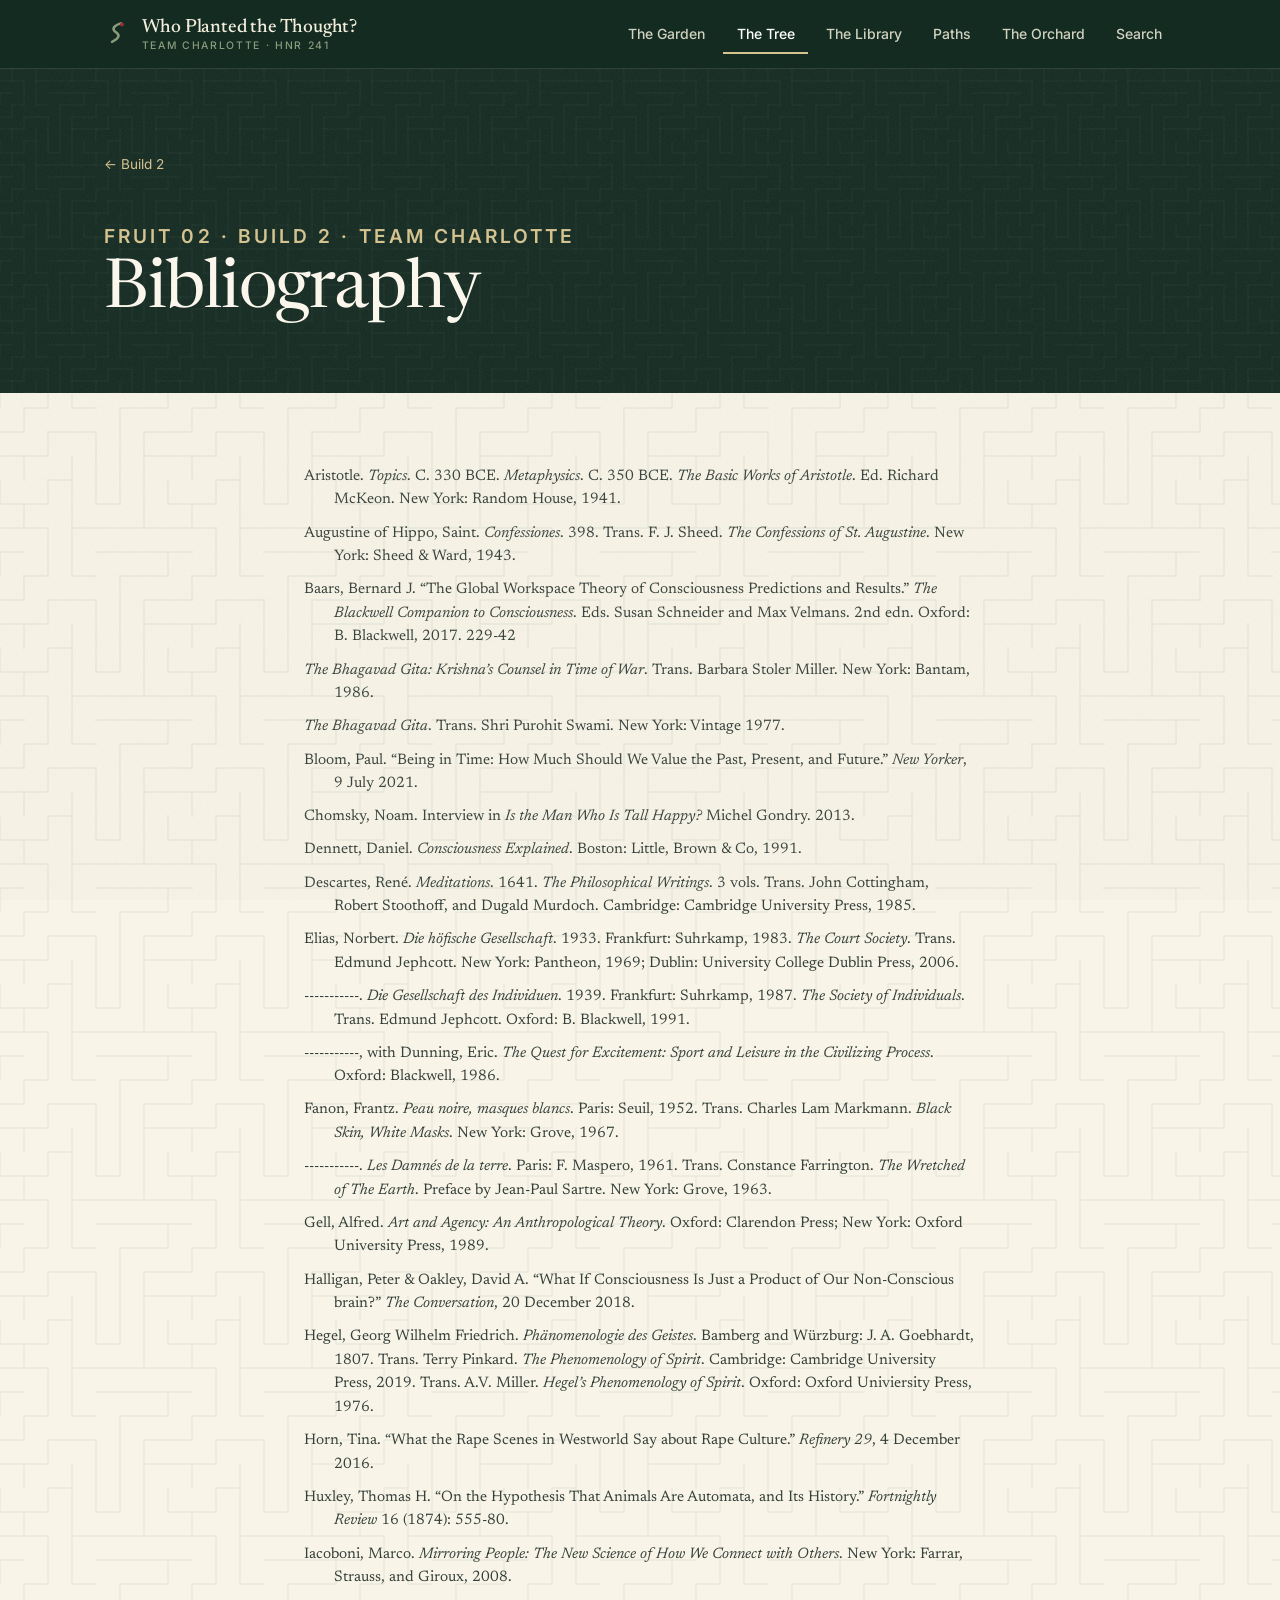
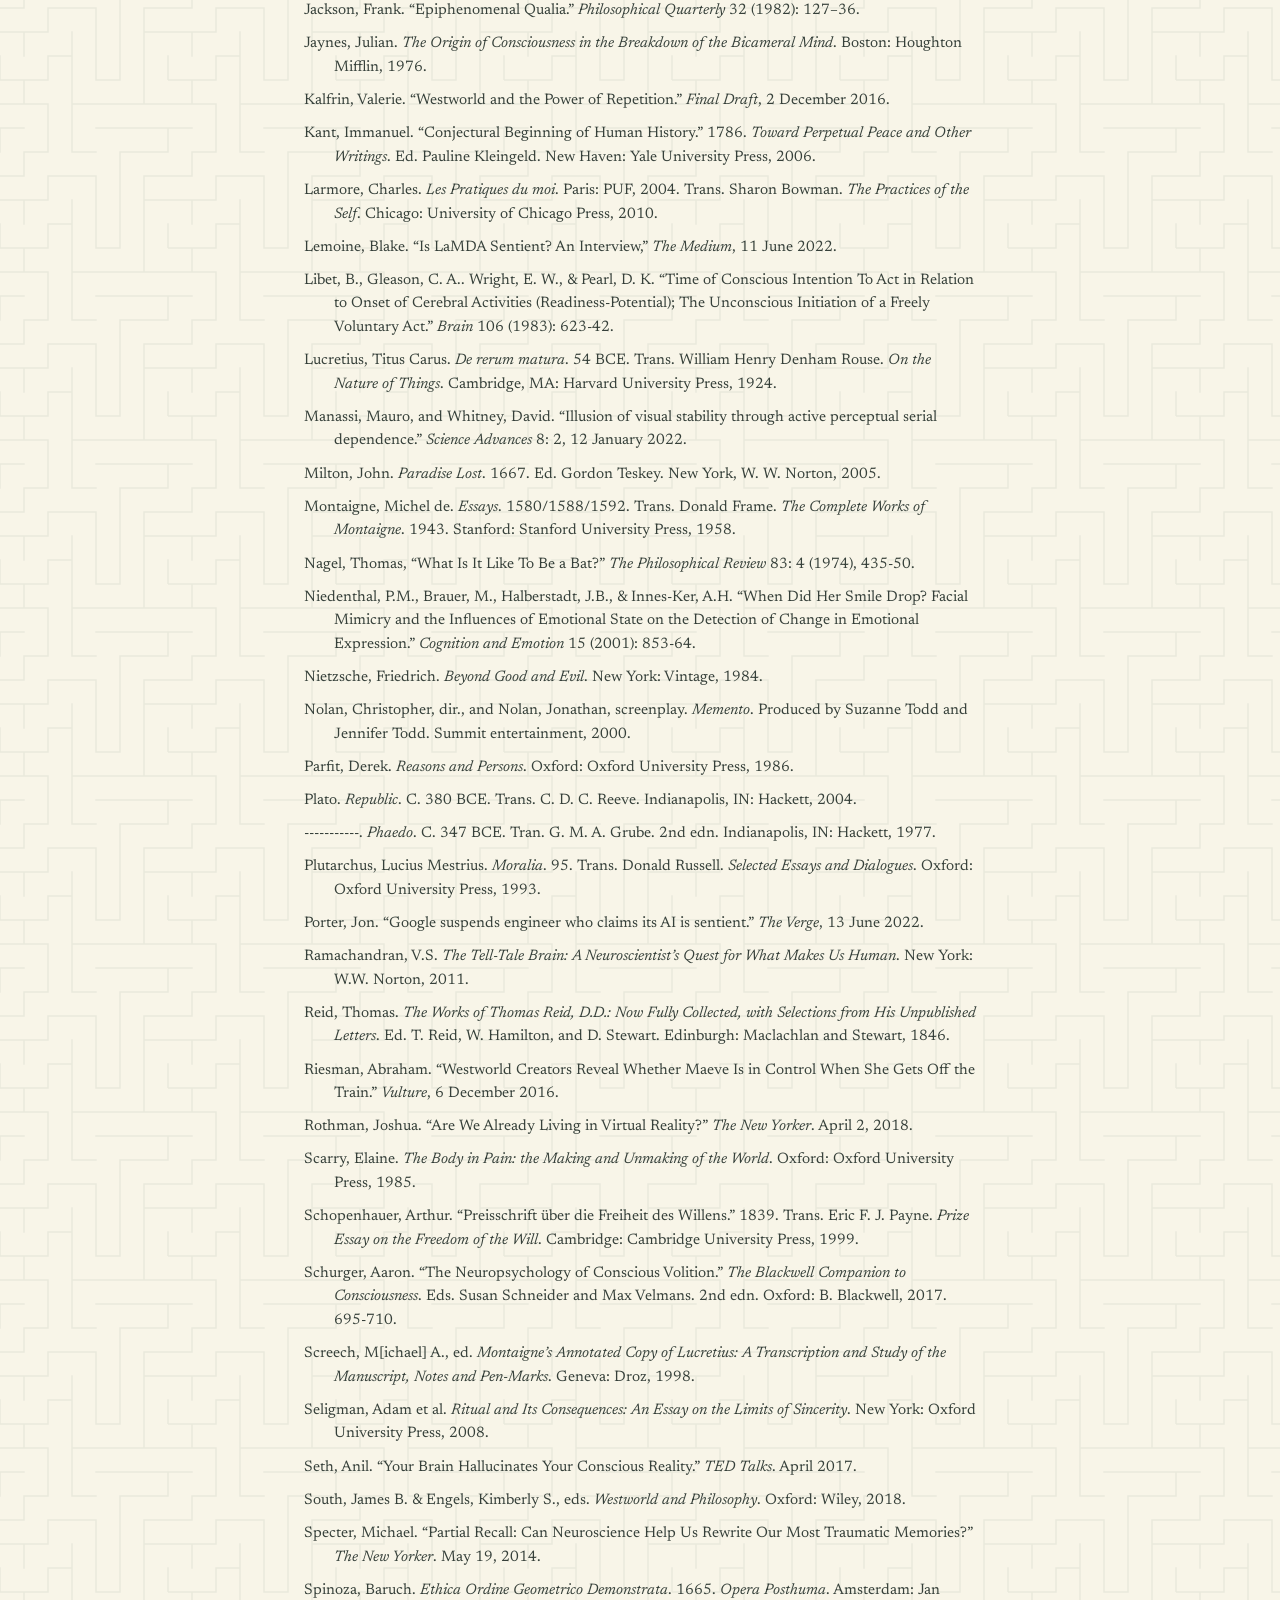
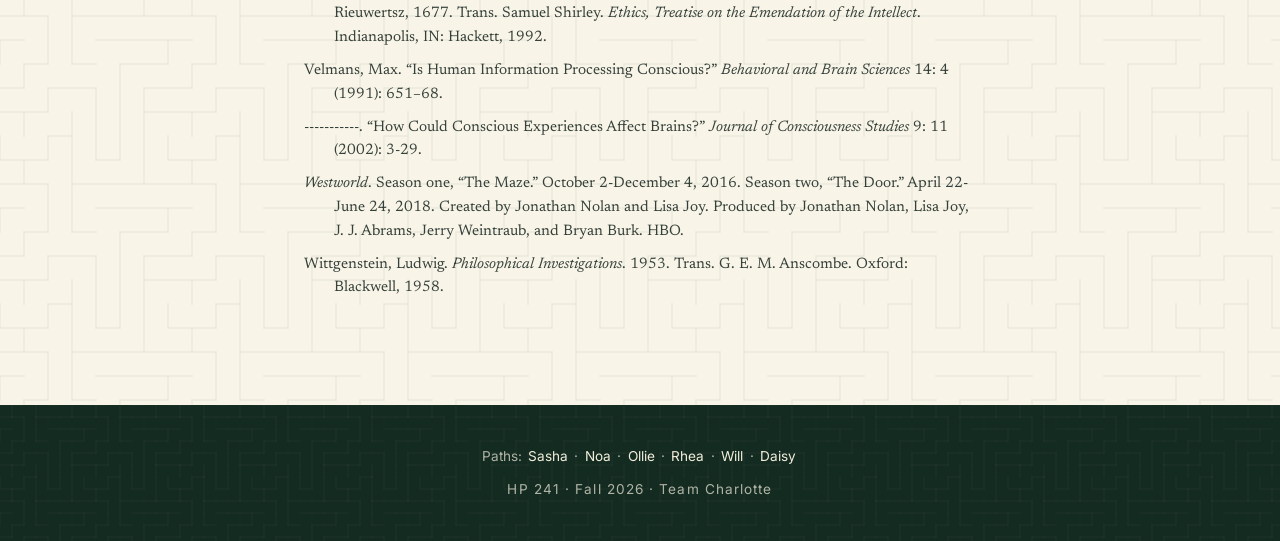
==== bibliography.html @ cfc0e4d5 "Use the team's chosen Westworld video and Charlotte Hale photo in the park section Co-Authored-By: C" ====
<!DOCTYPE html>
<html lang="en">
<head>
  <meta charset="utf-8">
  <meta name="viewport" content="width=device-width, initial-scale=1">
  <meta name="description" content="The bibliography for Team Charlotte’s Build 2 essay on Paradise Lost and Westworld.">
  <title>Bibliography — Build 2, Team Charlotte</title>
  <link rel="preconnect" href="https://fonts.googleapis.com"><link rel="preconnect" href="https://fonts.gstatic.com" crossorigin><link href="https://fonts.googleapis.com/css2?family=Inter:wght@500;600&amp;family=Newsreader:ital,opsz,wght@0,6..72,400;0,6..72,500;1,6..72,400&amp;display=swap" rel="stylesheet">
  <link rel="stylesheet" href="styles.css?v=0cb267fa">
  <script>(function(){var c='js';try{if(/(\/|index\.html)$/.test(location.pathname)&&!location.hash&&!sessionStorage.getItem('arrived')&&!matchMedia('(prefers-reduced-motion: reduce)').matches)c+=' arriving';}catch(e){}document.documentElement.className=c;})();</script>
</head>
<body>
  <a class="skip-link" href="#main">Skip to main content</a>
  <header class="site-header">
    <div class="wrap">
      <a class="brand" href="index.html"><svg viewBox="0 0 32 32" aria-hidden="true" focusable="false"><path d="M21 3c-9 3-12 7-6 11s3 8-5 12" fill="none" stroke="#8a9b7c" stroke-width="3.2" stroke-linecap="round"/><circle cx="22.5" cy="4.3" r="2.4" fill="#a32932"/></svg><span class="brand-name">Who Planted the Thought?<span class="brand-sub">Team Charlotte · HNR 241</span></span></a>
      <nav class="site-nav" aria-label="Main navigation"><ul><li><a href="index.html">The Garden</a></li><li><a href="index.html#tree" aria-current="page">The Tree</a></li><li><a href="library.html">The Library</a></li><li><a href="team.html">Paths</a></li><li><a href="creative.html">The Orchard</a></li><li><a href="search.html">Search</a></li></ul></nav>
    </div>
  </header>
  <div class="grain" aria-hidden="true"></div><div class="progress" aria-hidden="true"><i></i></div>
  <main id="main">

    <div class="page-head"><div class="wrap"><a class="back rise now" href="build-2.html">← Build 2</a><p class="kicker rise now" style="--d:60ms">Fruit 02 · Build 2 · Team Charlotte</p><h1 class="rise now" style="--d:140ms">Bibliography</h1></div></div>
    <div class="wrap essay-layout" style="grid-template-columns:minmax(0,var(--read))">
      <article class="essay-body">
        <section class="bibliography" aria-label="Bibliography">
          <ul>
          <li>Aristotle. <cite>Topics</cite>. C. 330 BCE. <cite>Metaphysics</cite>. C. 350 BCE. <cite>The Basic Works of Aristotle</cite>. Ed. Richard McKeon. New York: Random House, 1941.</li>
          <li>Augustine of Hippo, Saint. <cite>Confessiones</cite>. 398. Trans. F. J. Sheed. <cite>The Confessions of St. Augustine</cite>. New York: Sheed &amp; Ward, 1943.</li>
          <li>Baars, Bernard J. “The Global Workspace Theory of Consciousness Predictions and Results.” <cite>The Blackwell Companion to Consciousness</cite>. Eds. Susan Schneider and Max Velmans. 2nd edn. Oxford: B. Blackwell, 2017. 229-42</li>
          <li><cite>The Bhagavad Gita: Krishna’s Counsel in Time of War</cite>. Trans. Barbara Stoler Miller. New York: Bantam, 1986.</li>
          <li><cite>The Bhagavad Gita</cite>. Trans. Shri Purohit Swami. New York: Vintage 1977.</li>
          <li>Bloom, Paul. “Being in Time: How Much Should We Value the Past, Present, and Future.” <cite>New Yorker</cite>, 9 July 2021.</li>
          <li>Chomsky, Noam. Interview in <cite>Is the Man Who Is Tall Happy?</cite> Michel Gondry. 2013.</li>
          <li>Dennett, Daniel. <cite>Consciousness Explained</cite>. Boston: Little, Brown &amp; Co, 1991.</li>
          <li>Descartes, René. <cite>Meditations</cite>. 1641. <cite>The Philosophical Writings</cite>. 3 vols. Trans. John Cottingham, Robert Stoothoff, and Dugald Murdoch. Cambridge: Cambridge University Press, 1985.</li>
          <li>Elias, Norbert. <cite>Die höfische Gesellschaft</cite>. 1933. Frankfurt: Suhrkamp, 1983. <cite>The Court Society</cite>. Trans. Edmund Jephcott. New York: Pantheon, 1969; Dublin: University College Dublin Press, 2006.</li>
          <li>-----------. <cite>Die Gesellschaft des Individuen</cite>. 1939. Frankfurt: Suhrkamp, 1987. <cite>The Society of Individuals</cite>. Trans. Edmund Jephcott. Oxford: B. Blackwell, 1991.</li>
          <li>-----------, with Dunning, Eric. <cite>The Quest for Excitement: Sport and Leisure in the Civilizing Process</cite>. Oxford: Blackwell, 1986.</li>
          <li>Fanon, Frantz. <cite>Peau noire, masques blancs</cite>. Paris: Seuil, 1952. Trans. Charles Lam Markmann. <cite>Black Skin, White Masks</cite>. New York: Grove, 1967.</li>
          <li>-----------. <cite>Les Damnés de la terre</cite>. Paris: F. Maspero, 1961. Trans. Constance Farrington. <cite>The Wretched of The Earth</cite>. Preface by Jean-Paul Sartre. New York: Grove, 1963.</li>
          <li>Gell, Alfred. <cite>Art and Agency: An Anthropological Theory</cite>. Oxford: Clarendon Press; New York: Oxford University Press, 1989.</li>
          <li>Halligan, Peter &amp; Oakley, David A. “What If Consciousness Is Just a Product of Our Non-Conscious brain?” <cite>The Conversation</cite>, 20 December 2018.</li>
          <li>Hegel, Georg Wilhelm Friedrich. <cite>Phänomenologie des Geistes</cite>. Bamberg and Würzburg: J. A. Goebhardt, 1807. Trans. Terry Pinkard. <cite>The Phenomenology of Spirit</cite>. Cambridge: Cambridge University Press, 2019. Trans. A.V. Miller. <cite>Hegel’s Phenomenology of Spirit</cite>. Oxford: Oxford Univiersity Press, 1976.</li>
          <li>Horn, Tina. “What the Rape Scenes in Westworld Say about Rape Culture.” <cite>Refinery 29</cite>, 4 December 2016.</li>
          <li>Huxley, Thomas H. “On the Hypothesis That Animals Are Automata, and Its History.” <cite>Fortnightly Review</cite> 16 (1874): 555-80.</li>
          <li>Iacoboni, Marco. <cite>Mirroring People: The New Science of How We Connect with Others</cite>. New York: Farrar, Strauss, and Giroux, 2008.</li>
          <li>Jackson, Frank. “Epiphenomenal Qualia.” <cite>Philosophical Quarterly</cite> 32 (1982): 127–36.</li>
          <li>Jaynes, Julian. <cite>The Origin of Consciousness in the Breakdown of the Bicameral Mind</cite>. Boston: Houghton Mifflin, 1976.</li>
          <li>Kalfrin, Valerie. “Westworld and the Power of Repetition.” <cite>Final Draft</cite>, 2 December 2016.</li>
          <li>Kant, Immanuel. “Conjectural Beginning of Human History.” 1786. <cite>Toward Perpetual Peace and Other Writings</cite>. Ed. Pauline Kleingeld. New Haven: Yale University Press, 2006.</li>
          <li>Larmore, Charles. <cite>Les Pratiques du moi</cite>. Paris: PUF, 2004. Trans. Sharon Bowman. <cite>The Practices of the Self</cite>. Chicago: University of Chicago Press, 2010.</li>
          <li>Lemoine, Blake. “Is LaMDA Sentient? An Interview,” <cite>The Medium</cite>, 11 June 2022.</li>
          <li>Libet, B., Gleason, C. A.. Wright, E. W., &amp; Pearl, D. K. “Time of Conscious Intention To Act in Relation to Onset of Cerebral Activities (Readiness-Potential); The Unconscious Initiation of a Freely Voluntary Act.” <cite>Brain</cite> 106 (1983): 623-42.</li>
          <li>Lucretius, Titus Carus. <cite>De rerum matura</cite>. 54 BCE. Trans. William Henry Denham Rouse. <cite>On the Nature of Things</cite>. Cambridge, MA: Harvard University Press, 1924.</li>
          <li>Manassi, Mauro, and Whitney, David. “Illusion of visual stability through active perceptual serial dependence.” <cite>Science Advances</cite> 8: 2, 12 January 2022.</li>
          <li>Milton, John. <cite>Paradise Lost</cite>. 1667. Ed. Gordon Teskey. New York, W. W. Norton, 2005.</li>
          <li>Montaigne, Michel de. <cite>Essays</cite>. 1580/1588/1592. Trans. Donald Frame. <cite>The Complete Works of Montaigne</cite>. 1943. Stanford: Stanford University Press, 1958.</li>
          <li>Nagel, Thomas, “What Is It Like To Be a Bat?” <cite>The Philosophical Review</cite> 83: 4 (1974), 435-50.</li>
          <li>Niedenthal, P.M., Brauer, M., Halberstadt, J.B., &amp; Innes-Ker, A.H. “When Did Her Smile Drop? Facial Mimicry and the Influences of Emotional State on the Detection of Change in Emotional Expression.” <cite>Cognition and Emotion</cite> 15 (2001): 853-64.</li>
          <li>Nietzsche, Friedrich. <cite>Beyond Good and Evil</cite>. New York: Vintage, 1984.</li>
          <li>Nolan, Christopher, dir., and Nolan, Jonathan, screenplay. <cite>Memento</cite>. Produced by Suzanne Todd and Jennifer Todd. Summit entertainment, 2000.</li>
          <li>Parfit, Derek. <cite>Reasons and Persons</cite>. Oxford: Oxford University Press, 1986.</li>
          <li>Plato. <cite>Republic</cite>. C. 380 BCE. Trans. C. D. C. Reeve. Indianapolis, IN: Hackett, 2004.</li>
          <li>-----------. <cite>Phaedo</cite>. C. 347 BCE. Tran. G. M. A. Grube. 2nd edn. Indianapolis, IN: Hackett, 1977.</li>
          <li>Plutarchus, Lucius Mestrius. <cite>Moralia</cite>. 95. Trans. Donald Russell. <cite>Selected Essays and Dialogues</cite>. Oxford: Oxford University Press, 1993.</li>
          <li>Porter, Jon. “Google suspends engineer who claims its AI is sentient.” <cite>The Verge</cite>, 13 June 2022.</li>
          <li>Ramachandran, V.S. <cite>The Tell-Tale Brain: A Neuroscientist’s Quest for What Makes Us Human</cite>. New York: W.W. Norton, 2011.</li>
          <li>Reid, Thomas. <cite>The Works of Thomas Reid, D.D.: Now Fully Collected, with Selections from His Unpublished Letters</cite>. Ed. T. Reid, W. Hamilton, and D. Stewart. Edinburgh: Maclachlan and Stewart, 1846.</li>
          <li>Riesman, Abraham. “Westworld Creators Reveal Whether Maeve Is in Control When She Gets Off the Train.” <cite>Vulture</cite>, 6 December 2016.</li>
          <li>Rothman, Joshua. “Are We Already Living in Virtual Reality?” <cite>The New Yorker</cite>. April 2, 2018.</li>
          <li>Scarry, Elaine. <cite>The Body in Pain: the Making and Unmaking of the World</cite>. Oxford: Oxford University Press, 1985.</li>
          <li>Schopenhauer, Arthur. “Preisschrift über die Freiheit des Willens.” 1839. Trans. Eric F. J. Payne. <cite>Prize Essay on the Freedom of the Will</cite>. Cambridge: Cambridge University Press, 1999.</li>
          <li>Schurger, Aaron. “The Neuropsychology of Conscious Volition.” <cite>The Blackwell Companion to Consciousness</cite>. Eds. Susan Schneider and Max Velmans. 2nd edn. Oxford: B. Blackwell, 2017. 695-710.</li>
          <li>Screech, M[ichael] A., ed. <cite>Montaigne’s Annotated Copy of Lucretius: A Transcription and Study of the Manuscript, Notes and Pen-Marks</cite>. Geneva: Droz, 1998.</li>
          <li>Seligman, Adam et al. <cite>Ritual and Its Consequences: An Essay on the Limits of Sincerity</cite>. New York: Oxford University Press, 2008.</li>
          <li>Seth, Anil. “Your Brain Hallucinates Your Conscious Reality.” <cite>TED Talks</cite>. April 2017.</li>
          <li>South, James B. &amp; Engels, Kimberly S., eds. <cite>Westworld and Philosophy</cite>. Oxford: Wiley, 2018.</li>
          <li>Specter, Michael. “Partial Recall: Can Neuroscience Help Us Rewrite Our Most Traumatic Memories?” <cite>The New Yorker</cite>. May 19, 2014.</li>
          <li>Spinoza, Baruch. <cite>Ethica Ordine Geometrico Demonstrata</cite>. 1665. <cite>Opera Posthuma</cite>. Amsterdam: Jan Rieuwertsz, 1677. Trans. Samuel Shirley. <cite>Ethics, Treatise on the Emendation of the Intellect</cite>. Indianapolis, IN: Hackett, 1992.</li>
          <li>Velmans, Max. “Is Human Information Processing Conscious?” <cite>Behavioral and Brain Sciences</cite> 14: 4 (1991): 651–68.</li>
          <li>-----------. “How Could Conscious Experiences Affect Brains?” <cite>Journal of Consciousness Studies</cite> 9: 11 (2002): 3-29.</li>
          <li><cite>Westworld</cite>. Season one, “The Maze.” October 2-December 4, 2016. Season two, “The Door.” April 22-June 24, 2018. Created by Jonathan Nolan and Lisa Joy. Produced by Jonathan Nolan, Lisa Joy, J. J. Abrams, Jerry Weintraub, and Bryan Burk. HBO.</li>
          <li>Wittgenstein, Ludwig. <cite>Philosophical Investigations</cite>. 1953. Trans. G. E. M. Anscombe. Oxford: Blackwell, 1958.</li>
        </ul>
        </section>
      </article>
    </div>
  </main>
  <footer class="site-footer">
    <div class="leaf-fall" aria-hidden="true" data-live><i style="--x:19%;--s:15px;--t:19s;--w:-10s;--dx:-40px;--r:551deg;--c:#6b7f5e"></i><i style="--x:49%;--s:12px;--t:13s;--w:-7s;--dx:12px;--r:-312deg;--c:#6b7f5e"></i><i style="--x:87%;--s:15px;--t:17s;--w:-20s;--dx:38px;--r:482deg;--c:#526447"></i><i style="--x:90%;--s:14px;--t:19s;--w:-13s;--dx:61px;--r:-316deg;--c:#526447"></i><i style="--x:15%;--s:16px;--t:17s;--w:-11s;--dx:-22px;--r:314deg;--c:#526447"></i><i style="--x:46%;--s:16px;--t:14s;--w:-4s;--dx:24px;--r:-304deg;--c:#748a66"></i><i style="--x:54%;--s:13px;--t:16s;--w:-3s;--dx:5px;--r:391deg;--c:#748a66"></i></div>
    <div class="wrap">
      <p class="foot-paths">Paths: <a href="sasha.html">Sasha</a> · <a href="noa.html">Noa</a> · <a href="oliver.html">Ollie</a> · <a href="rhea.html">Rhea</a> · <a href="will.html">Will</a> · <a href="daisy.html">Daisy</a></p>
      <p class="foot-line">HP 241 · Fall 2026 · Team Charlotte</p>
    </div>
  </footer>
  <script src="motion.js?v=4610c4d7" defer></script>
</body>
</html>
---- styles.css ----
/* Team Charlotte — "Who Planted the Thought?" portfolio
   Palette: forest / moss / parchment / blood red */
:root {
  --forest: #142b22;
  --forest-2: #1c3a2e;
  --moss: #526447;
  --moss-soft: #8a9b7c;
  --parchment: #f2eedb;
  --paper: #f8f5e8;
  --ink: #1d271f;
  --muted: #5a6558;
  --red: #a32932;
  --red-dark: #7f1e26;
  --line: #d8d1ba;
  --serif: "Newsreader", Georgia, "Times New Roman", serif;
  --sans: "Inter", system-ui, -apple-system, "Segoe UI", sans-serif;
  --wrap: 72rem;
  --read: 42rem;
}

*, *::before, *::after { box-sizing: border-box; }
html { scroll-behavior: smooth; }
body {
  margin: 0;
  font-family: var(--serif);
  font-size: 1.1875rem;
  line-height: 1.7;
  color: var(--ink);
  background: var(--paper);
  -webkit-font-smoothing: antialiased;
}
img, video { max-width: 100%; height: auto; display: block; }
a { color: var(--red); text-underline-offset: 0.22em; }
a:hover { color: var(--red-dark); }
a:focus-visible, summary:focus-visible { outline: 3px solid var(--red); outline-offset: 3px; }
h1, h2, h3 { font-weight: 500; line-height: 1.12; letter-spacing: -0.015em; margin: 0; }
p { margin: 0 0 1.1em; }
cite { font-style: italic; }

.wrap { max-width: var(--wrap); margin: 0 auto; padding: 0 clamp(1.25rem, 4vw, 2.5rem); }
.kicker {
  font-family: var(--sans); font-size: 0.75rem; font-weight: 600;
  letter-spacing: 0.16em; text-transform: uppercase; color: var(--moss);
  margin: 0 0 1rem;
}
.skip-link { position: absolute; left: -999rem; z-index: 50; padding: 0.6rem 1rem; background: var(--parchment); color: var(--forest); }
.skip-link:focus { left: 1rem; top: 1rem; }

/* ---------- Header ---------- */
.site-header {
  position: sticky; top: 0; z-index: 20;
  background: var(--forest);
  border-bottom: 1px solid rgba(242, 238, 219, 0.12);
}
.site-header .wrap { display: flex; align-items: center; justify-content: space-between; gap: 1.5rem; min-height: 4.25rem; flex-wrap: wrap; }
.brand { display: flex; align-items: center; gap: 0.75rem; color: var(--parchment); text-decoration: none; }
.brand:hover { color: #fff; }
.brand svg { width: 1.6rem; height: 1.6rem; flex: none; }
.brand-name { font-size: 1.2rem; font-weight: 500; letter-spacing: -0.01em; line-height: 1.1; }
.brand-sub { display: block; font-family: var(--sans); font-size: 0.65rem; letter-spacing: 0.16em; text-transform: uppercase; color: var(--moss-soft); margin-top: 0.15rem; }
.site-nav ul { display: flex; flex-wrap: wrap; gap: 0.25rem; margin: 0; padding: 0; list-style: none; }
.site-nav a {
  display: block; padding: 0.5rem 0.85rem;
  font-family: var(--sans); font-size: 0.875rem; font-weight: 500;
  color: rgba(242, 238, 219, 0.8); text-decoration: none; border-radius: 0.25rem;
}
.site-nav a:hover { color: #fff; background: rgba(242, 238, 219, 0.08); }
.site-nav a[aria-current="page"] { color: #fff; box-shadow: inset 0 -2px 0 var(--red); border-radius: 0; }

/* ---------- Hero ---------- */
.hero { background: var(--forest); color: var(--parchment); position: relative; overflow: hidden; }
.hero .wrap { display: grid; grid-template-columns: 1.15fr 0.85fr; gap: clamp(2rem, 6vw, 5rem); align-items: center; padding-top: clamp(3rem, 8vw, 6rem); padding-bottom: clamp(3rem, 8vw, 6rem); }
.hero .kicker { color: #d6c48f; }
.hero h1 { font-size: clamp(3rem, 7.5vw, 5.75rem); font-weight: 400; color: #fffaf0; }
.hero h1 em { color: #e9a090; font-style: italic; }
.hero-lede { max-width: 34rem; margin: 1.5rem 0 2rem; font-size: 1.3rem; color: rgba(242, 238, 219, 0.88); }
.hero-art { position: relative; justify-self: center; width: min(100%, 24rem); }
.hero-art img { width: 100%; border-radius: 12rem 12rem 0.35rem 0.35rem; border: 1px solid rgba(242, 238, 219, 0.25); box-shadow: 0 2rem 4rem rgba(0, 0, 0, 0.45); }
.hero-art::after { content: ""; position: absolute; inset: 1rem -1rem -1rem 1rem; border: 1px solid rgba(214, 196, 143, 0.35); border-radius: 12.5rem 12.5rem 0.5rem 0.5rem; z-index: -1; }
.btn {
  display: inline-block; padding: 0.8rem 1.35rem; border-radius: 0.25rem;
  font-family: var(--sans); font-size: 0.9rem; font-weight: 600; text-decoration: none;
  background: var(--red); color: #fffaf0; border: 1px solid var(--red);
}
.btn:hover { background: var(--red-dark); color: #fff; }
.btn.ghost { background: transparent; color: var(--parchment); border-color: rgba(242, 238, 219, 0.4); margin-left: 0.5rem; }
.btn.ghost:hover { background: rgba(242, 238, 219, 0.1); }
.btn.ghost.dark { color: var(--forest); border-color: var(--forest); }
.btn.ghost.dark:hover { background: rgba(20, 43, 34, 0.07); }

/* ---------- Sections ---------- */
.section { padding: clamp(3.5rem, 8vw, 6rem) 0; }
.section.alt { background: var(--parchment); border-block: 1px solid var(--line); }
.section.dark { background: var(--forest); color: var(--parchment); }
.section.dark .kicker { color: #d6c48f; }
.section-head { max-width: 40rem; margin-bottom: clamp(2rem, 5vw, 3.5rem); }
.section-head h2 { font-size: clamp(2rem, 4.5vw, 3.1rem); }
.section-head p { margin: 1rem 0 0; color: var(--muted); }
.section.dark .section-head p { color: rgba(242, 238, 219, 0.75); }

/* About / pull quote */
.statement { display: grid; grid-template-columns: 0.9fr 1.1fr; gap: clamp(2rem, 6vw, 5rem); align-items: start; }
.statement h2 { font-size: clamp(2rem, 4.5vw, 3.1rem); }
.statement p { color: var(--muted); }
.statement p:first-of-type { color: var(--ink); font-size: 1.3rem; }

/* Build cards */
.build-grid { display: grid; grid-template-columns: repeat(2, 1fr); gap: 1.5rem; }
.build-card {
  display: flex; flex-direction: column; padding: clamp(1.5rem, 3vw, 2.25rem);
  background: var(--paper); border: 1px solid var(--line); border-radius: 0.4rem;
  text-decoration: none; color: var(--ink); transition: transform 0.2s, box-shadow 0.2s, border-color 0.2s;
}
.build-card:hover { transform: translateY(-3px); box-shadow: 0 1rem 2rem rgba(20, 43, 34, 0.12); border-color: var(--moss); color: var(--ink); }
.build-card .num { font-family: var(--sans); font-size: 0.75rem; font-weight: 600; letter-spacing: 0.16em; text-transform: uppercase; color: var(--red); }
.build-card h3 { font-size: 1.7rem; margin: 0.6rem 0 0.8rem; }
.build-card p { color: var(--muted); flex: 1; }
.build-card .more { font-family: var(--sans); font-size: 0.875rem; font-weight: 600; color: var(--red); }

/* Journey stages */
.stages { counter-reset: stage; display: grid; grid-template-columns: repeat(3, 1fr); gap: 1px; background: rgba(242, 238, 219, 0.18); border: 1px solid rgba(242, 238, 219, 0.18); }
.stage { background: var(--forest); padding: clamp(1.5rem, 3vw, 2.25rem); }
.stage::before { counter-increment: stage; content: "0" counter(stage); font-family: var(--sans); font-size: 0.75rem; font-weight: 600; letter-spacing: 0.16em; color: #d6c48f; }
.stage h3 { font-size: 1.6rem; margin: 0.5rem 0 0.15rem; color: #fffaf0; }
.stage .theme { font-family: var(--sans); font-size: 0.8rem; color: var(--moss-soft); margin-bottom: 1rem; }
.stage p { font-size: 1.02rem; line-height: 1.6; color: rgba(242, 238, 219, 0.85); }
.stage blockquote { margin: 1rem 0 0; padding-left: 1rem; border-left: 2px solid var(--red); font-style: italic; font-size: 1.05rem; color: #f3e6c4; }
.stage blockquote footer { margin-top: 0.3rem; font-family: var(--sans); font-style: normal; font-size: 0.75rem; color: var(--moss-soft); }
.stage .q { margin: 1rem 0 0; font-style: italic; color: #e9a090; font-size: 1.02rem; }

/* Team preview */
.people { display: grid; grid-template-columns: repeat(3, 1fr); gap: 1.25rem; }
.person-mini { display: flex; align-items: center; gap: 1rem; padding: 1rem 1.1rem; background: var(--paper); border: 1px solid var(--line); border-radius: 0.4rem; text-decoration: none; color: var(--ink); }
.person-mini:hover { border-color: var(--moss); color: var(--ink); }
.person-mini b { display: block; font-weight: 500; font-size: 1.1rem; line-height: 1.2; }
.person-mini span { font-family: var(--sans); font-size: 0.8rem; color: var(--muted); }
.monogram {
  flex: none; display: grid; place-items: center; width: 3.25rem; height: 3.25rem; border-radius: 50%;
  background: var(--forest); color: var(--parchment); font-family: var(--sans); font-size: 0.95rem; font-weight: 600; letter-spacing: 0.04em;
}

/* Closing quote band */
.quote-band { text-align: center; }
.quote-band blockquote { margin: 0 auto; max-width: 48rem; font-size: clamp(1.6rem, 3.5vw, 2.5rem); font-style: italic; line-height: 1.3; color: #fffaf0; }
.quote-band cite { display: block; margin-top: 1.25rem; font-family: var(--sans); font-style: normal; font-size: 0.8rem; letter-spacing: 0.12em; text-transform: uppercase; color: #d6c48f; }

/* ---------- Page header (inner pages) ---------- */
.page-head { background: var(--forest); color: var(--parchment); padding: clamp(3rem, 7vw, 5rem) 0 clamp(2.5rem, 6vw, 4rem); }
.page-head .kicker { color: #d6c48f; }
.page-head h1 { font-size: clamp(2.4rem, 6vw, 4.25rem); font-weight: 400; color: #fffaf0; }
.page-head p { max-width: 38rem; margin: 1.25rem 0 0; color: rgba(242, 238, 219, 0.82); font-size: 1.2rem; }
.page-head .back { display: inline-block; margin-bottom: 1.5rem; font-family: var(--sans); font-size: 0.85rem; color: #d6c48f; text-decoration: none; }
.page-head .back:hover { color: #fff; }

/* ---------- Team page ---------- */
.member-grid { display: grid; grid-template-columns: repeat(2, 1fr); gap: 1.5rem; align-items: start; }
.member-card { background: var(--parchment); border: 1px solid var(--line); border-radius: 0.4rem; scroll-margin-top: 6rem; }
.member-top { display: flex; align-items: center; gap: 1.1rem; padding: 1.5rem 1.5rem 1.25rem; }
.member-top .monogram { width: 4rem; height: 4rem; font-size: 1.2rem; }
.member-top h2 { font-size: 1.6rem; }
.member-top .role { margin: 0.25rem 0 0; font-family: var(--sans); font-size: 0.85rem; color: var(--muted); }
.member-top .role b { color: var(--forest); font-weight: 600; }
.member-card details.work { border-top: 1px solid var(--line); }
.member-card details.work summary { cursor: pointer; list-style: none; display: flex; justify-content: space-between; padding: 0.9rem 1.5rem; font-family: var(--sans); font-size: 0.8rem; font-weight: 600; letter-spacing: 0.1em; text-transform: uppercase; color: var(--red); }
.member-card details.work summary::-webkit-details-marker { display: none; }
.member-card details.work summary::after { content: "+"; font-size: 1.2rem; line-height: 1; }
.member-card details.work[open] summary::after { content: "–"; }
.member-card details.work[open] { background: var(--paper); border-radius: 0 0 0.4rem 0.4rem; }
.member-card details.work p { margin: 0; padding: 0.25rem 1.5rem 1.5rem; font-size: 1.05rem; }

/* ---------- Essay (Build pages) ---------- */
.essay-layout { display: grid; grid-template-columns: 13rem minmax(0, var(--read)); gap: clamp(2rem, 6vw, 5rem); justify-content: center; padding: clamp(2.5rem, 6vw, 4.5rem) 0 clamp(3rem, 8vw, 6rem); }
.toc { position: sticky; top: 6rem; align-self: start; font-family: var(--sans); font-size: 0.85rem; }
.toc p { font-size: 0.7rem; font-weight: 600; letter-spacing: 0.16em; text-transform: uppercase; color: var(--moss); margin-bottom: 0.75rem; }
.toc ul { margin: 0; padding: 0; list-style: none; border-left: 1px solid var(--line); }
.toc a { display: block; padding: 0.35rem 0 0.35rem 1rem; color: var(--muted); text-decoration: none; margin-left: -1px; border-left: 2px solid transparent; }
.toc a:hover { color: var(--forest); border-left-color: var(--red); }
.essay-body p { text-indent: 1.5em; }
.essay-body p.plain { text-indent: 0; }
.essay-body > p:first-of-type::first-letter { float: left; font-size: 4.2rem; line-height: 0.85; padding: 0.35rem 0.6rem 0 0; color: var(--forest); }
.essay-body > p:first-of-type { text-indent: 0; }
.essay-body h2 { font-size: 2rem; margin: 3.5rem 0 1rem; scroll-margin-top: 6rem; color: var(--forest); }
.bibliography ul { list-style: none; padding: 0; margin: 0; }
.bibliography li { padding-left: 2em; text-indent: -2em; margin-bottom: 0.6rem; font-size: 0.95rem; line-height: 1.55; color: #36403a; }
details.para { margin: 0.6rem 0; border: 1px solid var(--line); border-radius: 0.3rem; background: var(--paper); scroll-margin-top: 6rem; }
details.para summary { cursor: pointer; padding: 0.9rem 1.1rem; font-family: var(--sans); font-size: 0.95rem; font-weight: 600; color: var(--forest); list-style: none; display: flex; justify-content: space-between; }
details.para summary::-webkit-details-marker { display: none; }
details.para summary::after { content: "+"; font-size: 1.2rem; line-height: 1; color: var(--red); }
details.para[open] summary::after { content: "–"; }
details.para[open] summary { border-bottom: 1px solid var(--line); }
details.para p { margin: 0; padding: 1.1rem 1.25rem; text-indent: 0; font-size: 1.05rem; }
.individual-intro { color: var(--muted); }
.doc-link { margin-top: 3rem; padding-top: 1.5rem; border-top: 1px solid var(--line); font-family: var(--sans); font-size: 0.9rem; }

/* ---------- Creative ---------- */
.gallery figure { margin: 0; }
.gallery img { width: 100%; border-radius: 0.3rem; border: 1px solid var(--line); box-shadow: 0 1.5rem 3rem rgba(20, 43, 34, 0.18); }
.gallery figcaption { margin-top: 1rem; max-width: 36rem; font-size: 1rem; color: var(--muted); font-style: italic; }

/* ---------- Footer ---------- */
.site-footer { background: var(--forest); color: rgba(242, 238, 219, 0.7); padding: 2.5rem 0; font-family: var(--sans); font-size: 0.85rem; }
.site-footer .wrap { display: flex; flex-wrap: wrap; align-items: center; justify-content: space-between; gap: 1rem; }
.site-footer p { margin: 0; }
.site-footer ul { display: flex; gap: 1.25rem; margin: 0; padding: 0; list-style: none; }
.site-footer a { color: var(--parchment); text-decoration: none; }
.site-footer a:hover { text-decoration: underline; }

/* ---------- Responsive ---------- */
@media (max-width: 62rem) {
  .stages { grid-template-columns: repeat(2, 1fr); }
  .people { grid-template-columns: repeat(2, 1fr); }
  .essay-layout { grid-template-columns: minmax(0, var(--read)); }
  .toc { display: none; }
}
@media (max-width: 48rem) {
  body { font-size: 1.0625rem; }
  .hero .wrap, .statement, .member-grid, .build-grid { grid-template-columns: 1fr; }
  .hero-art { order: -1; width: min(70%, 16rem); }
  .btn.ghost { margin: 0.75rem 0 0; }
  .stages, .people { grid-template-columns: 1fr; }
  .site-header .wrap { padding-block: 0.6rem; }
  .site-nav a { padding: 0.4rem 0.6rem; }
}
@media (prefers-reduced-motion: reduce) {
  html { scroll-behavior: auto; }
  .build-card { transition: none; }
}

/* An opened member card spans the full row so the text has room */
.member-card:has(details[open]) { grid-column: 1 / -1; }
.member-card details.work[open] p { max-width: var(--read); }

/* ---------- Footer: paths + course line ---------- */
.site-footer .wrap { flex-direction: column; align-items: center; text-align: center; gap: 0.6rem; }
.foot-paths a { margin: 0 0.15rem; }
.foot-line { letter-spacing: 0.08em; }

/* ---------- Paths (member pages) ---------- */
.path-grid { display: grid; grid-template-columns: repeat(3, 1fr); gap: 1.25rem; }
.path-card { display: flex; flex-direction: column; gap: 0.2rem; padding: 1.5rem; background: var(--paper); border: 1px solid var(--line); border-radius: 0.4rem; text-decoration: none; color: var(--ink); scroll-margin-top: 6rem; transition: transform 0.2s, border-color 0.2s; }
.path-card:hover { transform: translateY(-3px); border-color: var(--moss); color: var(--ink); }
.path-card .no { font-family: var(--sans); font-size: 0.72rem; font-weight: 600; letter-spacing: 0.16em; text-transform: uppercase; color: var(--red); }
.path-card .host { font-size: 1.7rem; line-height: 1.15; margin-top: 0.35rem; }
.path-card .who { font-family: var(--sans); font-size: 0.9rem; color: var(--muted); }
.path-card .go { margin-top: 1.1rem; font-family: var(--sans); font-size: 0.85rem; font-weight: 600; color: var(--red); }
.section.dark .path-card { background: var(--forest-2); border-color: rgba(242, 238, 219, 0.18); color: #fffaf0; }
.section.dark .path-card:hover { border-color: var(--moss-soft); color: #fffaf0; }
.section.dark .path-card .who { color: var(--moss-soft); }
.section.dark .path-card .no, .section.dark .path-card .go { color: #e9a090; }

/* A Path grows darker as you walk it */
body.path main { background: linear-gradient(to bottom, #e7e5d2 0%, #d6d8c7 38%, #394438 68%, #142b22 100%); }
.path-top { padding: clamp(2.5rem, 6vw, 4.5rem) 0 clamp(1.5rem, 4vw, 2.5rem); }
.path-top .crumb { display: inline-block; margin-bottom: 1.75rem; font-family: var(--sans); font-size: 0.85rem; font-weight: 600; color: var(--forest); text-decoration: none; }
.path-top .crumb:hover { color: var(--red); }
.path-top .kicker { color: var(--red); }
.path-top h1 { font-size: clamp(2.6rem, 6.5vw, 4.5rem); font-weight: 400; color: var(--forest); }
.path-top .role { margin: 0.9rem 0 0; font-family: var(--sans); font-size: 0.95rem; color: var(--muted); }
.path-top .role b { color: var(--forest); font-weight: 600; }
.path-sec { padding: 1rem 0 clamp(2rem, 5vw, 3.5rem); }
.fruit-card, .leaf { background: var(--paper); border: 1px solid var(--line); border-radius: 0.4rem; padding: clamp(1.5rem, 4vw, 2.75rem); max-width: 50rem; box-shadow: 0 1.25rem 2.5rem rgba(20, 43, 34, 0.16); }
.fruit-card { border-left: 3px solid var(--red); }
.fruit-card .no, .leaf .no { font-family: var(--sans); font-size: 0.72rem; font-weight: 600; letter-spacing: 0.16em; text-transform: uppercase; color: var(--red); }
.fruit-card h2, .leaf h3 { font-size: 1.8rem; margin: 0.5rem 0 1rem; color: var(--forest); }
.fruit-card p:last-child, .leaf p:last-child { margin-bottom: 0; }
.fruit-card .more { font-family: var(--sans); font-size: 0.875rem; font-weight: 600; }
.leaves .kicker { color: #d6c48f; }
.leaves > .wrap > h2 { font-size: clamp(1.8rem, 4vw, 2.6rem); color: #fffaf0; margin-bottom: 1.5rem; }
.leaf-list { list-style: none; margin: 0; padding: 0; display: grid; gap: 1.25rem; }
.leaf { border-left: 3px solid var(--moss); }
.path-next { display: flex; justify-content: space-between; gap: 1rem; flex-wrap: wrap; padding-top: clamp(2rem, 5vw, 3rem); padding-bottom: clamp(3rem, 7vw, 4.5rem); font-family: var(--sans); font-size: 0.9rem; font-weight: 600; }
.path-next a { color: var(--parchment); text-decoration: none; }
.path-next a:hover { color: #fff; text-decoration: underline; }
@media (max-width: 62rem) { .path-grid { grid-template-columns: repeat(2, 1fr); } }
@media (max-width: 48rem) { .path-grid { grid-template-columns: 1fr; } }
@media (prefers-reduced-motion: reduce) { .path-card { transition: none; } }

/* ---------- The Tree of Knowledge ---------- */
.tree-grid { display: grid; grid-template-columns: minmax(0, 26rem) minmax(0, 1fr); gap: clamp(2rem, 6vw, 5rem); align-items: center; }
.tree-svg { width: 100%; height: auto; display: block; }
.tree-svg .canopy { fill: var(--moss); opacity: 0.2; }
.tree-svg .wood { fill: none; stroke: var(--forest); stroke-linecap: round; }
.tree-svg .snake { fill: none; stroke: var(--moss-soft); stroke-width: 5; stroke-linecap: round; }
.fruit { cursor: pointer; }
.fruit circle.skin { stroke: var(--forest); stroke-width: 1.5; }
.fruit text { font-family: var(--sans); font-size: 13px; font-weight: 600; text-anchor: middle; pointer-events: none; }
.fruit.ripe circle.skin { fill: var(--red); }
.fruit.ripe text { fill: #fffaf0; }
.fruit.ripening circle.skin { fill: #d6c48f; }
.fruit.ripening text { fill: var(--forest); }
.fruit.bud circle.skin { fill: var(--paper); stroke: var(--moss); stroke-dasharray: 4 4; }
.fruit.bud text { fill: var(--muted); }
.fruit .halo { fill: none; stroke: var(--forest); stroke-width: 2; opacity: 0; }
.fruit.on .halo, .fruit:hover .halo { opacity: 1; }
.fruit:focus { outline: none; }
.fruit:focus-visible .halo { opacity: 1; stroke: var(--red); stroke-width: 3; }
.fruit-info { background: var(--paper); border: 1px solid var(--line); border-left: 3px solid var(--red); border-radius: 0.4rem; padding: clamp(1.5rem, 3vw, 2.25rem); box-shadow: 0 1.25rem 2.5rem rgba(20, 43, 34, 0.14); min-height: 17rem; }
.fruit-info .no { font-family: var(--sans); font-size: 0.72rem; font-weight: 600; letter-spacing: 0.16em; text-transform: uppercase; color: var(--red); }
.fruit-info h3 { font-size: 2.2rem; margin: 0.4rem 0 0.3rem; color: var(--forest); }
.fruit-info .kind { font-family: var(--sans); font-size: 0.875rem; color: var(--muted); margin-bottom: 1rem; }
.fruit-info blockquote { margin: 0 0 1.25rem; padding-left: 1rem; border-left: 2px solid var(--line); font-style: italic; font-size: 1.25rem; line-height: 1.45; }
.fruit-info .note { color: var(--muted); }
.fi-row { display: flex; flex-wrap: wrap; align-items: center; gap: 0.9rem; }
.badge { font-family: var(--sans); font-size: 0.72rem; font-weight: 600; letter-spacing: 0.1em; text-transform: uppercase; padding: 0.35rem 0.7rem; border-radius: 10rem; border: 1px solid transparent; }
.badge.ripe { background: var(--red); color: #fffaf0; }
.badge.ripening { background: #d6c48f; color: var(--forest); }
.badge.bud { border: 1px dashed var(--moss); color: var(--muted); }
.fi-date { font-family: var(--sans); font-size: 0.85rem; color: var(--muted); }
.legend { display: flex; flex-wrap: wrap; gap: 1.25rem; margin: 1.25rem 0 0; font-family: var(--sans); font-size: 0.8rem; color: var(--ink); }
.legend span::before { content: ""; display: inline-block; width: 0.8rem; height: 0.8rem; border-radius: 50%; margin-right: 0.45rem; vertical-align: -0.08rem; border: 1px solid var(--forest); }
.legend .lg-ripe::before { background: var(--red); }
.legend .lg-ripening::before { background: #d6c48f; }
.legend .lg-bud::before { background: var(--paper); border: 1px dashed var(--moss); }
[hidden] { display: none !important; }
@media (max-width: 48rem) { .tree-grid { grid-template-columns: 1fr; } .tree-svg { max-width: 20rem; margin: 0 auto; } .fruit-info { min-height: 0; } }
#tree { scroll-margin-top: 3.5rem; }

/* ---------- The Garden grows darker as you scroll ---------- */
body.garden .hero { background: linear-gradient(to bottom, var(--paper), #e7e5d2); color: var(--ink); }
body.garden .hero .kicker { color: var(--moss); }
body.garden .hero h1 { color: var(--forest); }
body.garden .hero h1 em { color: var(--red); }
body.garden .hero-lede { color: var(--muted); }
body.garden .hero .btn.ghost { color: var(--forest); border-color: var(--forest); }
body.garden .hero .btn.ghost:hover { background: rgba(20, 43, 34, 0.07); }
body.garden .hero-art::after { border-color: rgba(82, 100, 71, 0.5); }
body.garden .g1 { background: linear-gradient(to bottom, #e7e5d2, #d6d8c7); }
body.garden .g2 { background: linear-gradient(to bottom, #d6d8c7, #a3ad98); border: 0; }
body.garden .g3 { background: linear-gradient(to bottom, #a3ad98 0, #394438 9rem, var(--forest) 18rem); padding-top: calc(clamp(3.5rem, 8vw, 6rem) + 11rem); }
.epigraph { margin: 0 0 1.75rem; max-width: 34rem; }
.epigraph p { margin: 0; font-style: italic; font-size: 1.3rem; }
.epigraph footer { margin-top: 0.4rem; font-family: var(--sans); font-size: 0.8rem; color: var(--muted); }

/* Captioned plates */
.plate { margin: 0; }
.plate figcaption, .gallery figcaption.plate-cap { margin-top: 1.1rem; font-family: var(--sans); font-style: normal; font-size: 0.75rem; font-weight: 600; letter-spacing: 0.14em; text-transform: uppercase; color: var(--moss); }
.hero .plate figcaption { text-align: center; margin-top: 1.75rem; }

/* ---------- Framed plates ---------- */
.hero-art .arch { border-radius: 12rem 12rem 0.35rem 0.35rem; overflow: hidden; border: 1px solid rgba(82, 100, 71, 0.45); box-shadow: 0 2rem 4rem rgba(20, 43, 34, 0.28); }
.hero-art .arch img { width: 100%; border: 0; border-radius: 0; box-shadow: none; }
.gallery .frame { overflow: hidden; border-radius: 0.3rem; border: 1px solid var(--line); box-shadow: 0 1.5rem 3rem rgba(20, 43, 34, 0.18); }
.gallery .frame img { border: 0; border-radius: 0; box-shadow: none; }

/* ---------- A Path's fruits: every build the member has written ---------- */
.path-body { display: grid; grid-template-columns: 4.75rem minmax(0, 47rem); gap: clamp(1.5rem, 4vw, 3.5rem); align-items: start; }
.path-body:not(:has(.fruit-rail)) { grid-template-columns: minmax(0, 50rem); }
.fruit-rail { position: sticky; top: 6.25rem; padding: 1rem 0.5rem 0.9rem; text-align: center; background: var(--paper); border: 1px solid var(--line); border-radius: 3rem; box-shadow: 0 1rem 2rem rgba(20, 43, 34, 0.14); }
.fruit-rail p { margin: 0 0 0.7rem; font-family: var(--sans); font-size: 0.6rem; font-weight: 600; letter-spacing: 0.14em; text-transform: uppercase; color: var(--moss); }
.fruit-rail ol { list-style: none; margin: 0; padding: 0; display: grid; gap: 0.5rem; justify-items: center; }
.fruit-rail a { display: grid; place-items: center; width: 2.6rem; height: 2.6rem; border-radius: 50%; border: 1px solid var(--line); font-family: var(--sans); font-size: 0.78rem; font-weight: 600; color: var(--forest); text-decoration: none; transition: background-color 0.3s, color 0.3s, border-color 0.3s, transform 0.3s; }
.fruit-rail a:hover { border-color: var(--red); transform: scale(1.08); }
.fruit-rail a.on { background: var(--red); border-color: var(--red); color: #fffaf0; }
.fruit-stack { display: grid; gap: clamp(1.5rem, 4vw, 2.75rem); }
.fruit-stack .fruit-card { max-width: none; scroll-margin-top: 6rem; }
.fruit-card.essay h2 { font-size: clamp(2rem, 4.5vw, 2.8rem); margin-bottom: 1.5rem; }
.fruit-card.essay > p { font-size: 1.12rem; }
.passage { margin: 0 0 1.6rem; padding: 1.1rem 1.3rem; background: var(--parchment); border-left: 2px solid var(--moss); font-style: italic; font-size: 1.02rem; line-height: 1.6; color: #36403a; }
.passage p { margin: 0; }
.passage em { font-style: normal; }
.path-card .chips { display: flex; flex-wrap: wrap; gap: 0.3rem; margin-top: 0.9rem; }
.path-card .chips i { display: grid; place-items: center; width: 1.75rem; height: 1.75rem; border-radius: 50%; background: var(--red); color: #fffaf0; font-family: var(--sans); font-style: normal; font-size: 0.62rem; font-weight: 600; }
@media (max-width: 48rem) {
  .path-body { grid-template-columns: minmax(0, 1fr); }
  .fruit-rail { position: sticky; top: 4.6rem; z-index: 5; display: flex; align-items: center; gap: 0.75rem; padding: 0.4rem 0.9rem; justify-self: start; }
  .fruit-rail p { margin: 0; }
  .fruit-rail ol { display: flex; gap: 0.35rem; }
  .fruit-rail a { width: 2.1rem; height: 2.1rem; font-size: 0.7rem; }
}
.journey-meta { display: none; }
@media (max-width: 48rem) {
  .site-header .wrap { gap: 0.2rem 1rem; }
  .site-nav { max-width: 100%; }
  .site-nav ul { gap: 0; flex-wrap: nowrap; overflow-x: auto; scrollbar-width: none; }
  .site-nav a { padding: 0.35rem 0.38rem; font-size: 0.74rem; white-space: nowrap; }
  .fruit-rail { top: calc(var(--hh, 5.6rem) + 0.4rem); }
}

/* ---------- Motion ----------
   Text is never hidden waiting for a script. Each reveal is a CSS animation whose end
   state is the element's normal state, so if anything fails the content is simply there. */
@view-transition { navigation: auto; }
:root { --ease: cubic-bezier(0.2, 0.8, 0.2, 1); --ease-io: cubic-bezier(0.76, 0, 0.18, 1); }
.grain { position: fixed; inset: 0; z-index: 15; pointer-events: none; opacity: 0.4; background-image: url("data:image/svg+xml,%3Csvg xmlns='http://www.w3.org/2000/svg' width='220' height='220'%3E%3Cfilter id='n'%3E%3CfeTurbulence type='fractalNoise' baseFrequency='.85' numOctaves='3' stitchTiles='stitch'/%3E%3CfeColorMatrix values='0 0 0 0 .45 0 0 0 0 .42 0 0 0 0 .38 0 0 0 .22 0'/%3E%3C/filter%3E%3Crect width='220' height='220' filter='url(%23n)'/%3E%3C/svg%3E"); }
@media (max-width: 48rem) { .grain { display: none; } }
.progress { position: fixed; inset: 0 0 auto 0; height: 3px; z-index: 30; pointer-events: none; }
.progress i { display: block; height: 100%; background: var(--red); transform-origin: 0 50%; transform: scaleX(0); }

/* a line rises out of a mask that sits at its own top edge */
@keyframes rise { from { transform: translateY(108%); clip-path: inset(0 -1em 108% -1em); } to { transform: none; clip-path: inset(0 -1em -30% -1em); } }
@keyframes shutter { from { clip-path: inset(100% 0 0 0); } to { clip-path: inset(0 0 0 0); } }
.rise.now, .rise.in:not([data-lines]):not([data-words]), .in > .ln { animation: rise 1s var(--ease) var(--d, 0ms) backwards; }
.ln { display: block; }
[data-words] > .ln { display: inline-block; vertical-align: top; }
.hero h1 .rise { display: block; }
.clip.now, .clip.in { animation: shutter 1.1s var(--ease-io) var(--d, 0ms) backwards; }
[data-par] img { transform: scale(1.14); }
[data-tilt] { transform: perspective(900px) rotateX(var(--rx, 0deg)) rotateY(var(--ry, 0deg)); transition: transform 0.6s ease-out; }
/* continuous animations rest while their section is off screen */
[data-live]:not(.live), [data-live]:not(.live) * { animation-play-state: paused !important; }

.hero { position: relative; }
.scroll-cue { position: absolute; left: 50%; bottom: 1.25rem; width: 1px; height: 3rem; overflow: hidden; background: rgba(20, 43, 34, 0.18); }
.scroll-cue span { display: block; height: 40%; background: var(--red); animation: cue 1.9s var(--ease-io) infinite; }
@keyframes cue { from { transform: translateY(-100%); } to { transform: translateY(260%); } }

.path-card { transition: transform 0.35s var(--ease), border-color 0.2s; }
.btn { transition: background-color 0.25s, color 0.25s, transform 0.35s var(--ease); }
.btn:hover { transform: translateY(-2px); }

@media (prefers-reduced-motion: reduce) {
  .rise, .ln, .clip, .scroll-cue span { animation: none !important; }
  [data-par] img { transform: none; }
  [data-tilt] { transform: none; transition: none; }
}

/* ---------- The Tree, redrawn ---------- */
.tree-grid { grid-template-columns: minmax(0, 30rem) minmax(0, 1fr); }
.tree-svg.v2 { overflow: visible; background: radial-gradient(closest-side at 50% 46%, rgba(82, 100, 71, 0.3), rgba(82, 100, 71, 0)); }
.v2 .ground { fill: var(--forest); opacity: 0.14; }
.v2 .wood { stroke: none; }
.v2 .wood path { fill: var(--forest); }
.v2 .wood .twig { fill: none; stroke: var(--forest); }
.v2 .bark path { fill: none; stroke: rgba(242, 238, 219, 0.13); stroke-width: 1.2; stroke-linecap: round; }
.v2 .stem { fill: none; stroke: var(--forest); stroke-width: 1.6; stroke-linecap: round; }
.v2 .coil { fill: none; stroke: #7d9070; stroke-width: 9; stroke-linecap: round; stroke-dasharray: 1; stroke-dashoffset: 0; }
.v2 .snake-head ellipse { fill: #7d9070; }
.v2 .snake-head .eye { fill: var(--forest); }
.v2 .snake-head .tongue { fill: none; stroke: var(--red); stroke-width: 1.4; stroke-linecap: round; }
.v2 .fruit .skin { stroke-width: 1.5; }
.v2 .fruit.ripe .skin { fill: var(--red); stroke: var(--red-dark); }
.v2 .fruit.ripening .skin { fill: #d6c48f; stroke: #a8945a; }
.v2 .fruit.bud .skin { fill: #e9ecd9; stroke: var(--moss); stroke-dasharray: 3 3; }
.v2 .fruit.crown .skin { fill: #f6ecc9; stroke: #b0974c; stroke-dasharray: 3 3; }
.v2 .fruit .shine { fill: none; stroke: rgba(255, 250, 240, 0.55); stroke-width: 1.6; stroke-linecap: round; }
.v2 .fruit.bud .shine { display: none; }
.v2 .fruit text { font-size: 13px; }
.v2 .fruit.crown text { fill: #8c7636; font-size: 15px; }
.v2 .rays path { fill: none; stroke: #b0974c; stroke-width: 1.5; stroke-linecap: round; }
.v2 .fruit .apple { transition: transform 0.5s cubic-bezier(0.34, 1.56, 0.64, 1); }
.v2 .fruit:hover .apple, .v2 .fruit.on .apple { transform: scale(1.16); }
@keyframes grow { from { transform: scale(0); } }
.v2.in:not(.done) .leaf { animation: grow 0.7s cubic-bezier(0.34, 1.4, 0.64, 1) calc(var(--i) * 4ms + 100ms) backwards; }
.v2.in:not(.done) .fruit { animation: grow 0.7s cubic-bezier(0.34, 1.56, 0.64, 1) calc(var(--i) * 110ms + 800ms) backwards; }
@media (max-width: 48rem) { .tree-grid { grid-template-columns: 1fr; } .tree-svg.v2 { max-width: 23rem; } }
@media (prefers-reduced-motion: reduce) {
  .v2 .leaf, .v2 .fruit { animation: none !important; }
}

/* ---------- The Library teaser: a row of spines ---------- */
.shelf-teaser { overflow: hidden; }
.mini-shelf { display: flex; align-items: flex-end; justify-content: center; gap: 0.4rem; height: 20rem; margin: 0 0 2.5rem; padding-top: 1.5rem; border-bottom: 2px solid rgba(242, 238, 219, 0.28); overflow: hidden; }
.mini-shelf a { flex: none; display: block; width: 3rem; height: calc(18rem * var(--hs, 1)); transition: transform 0.35s var(--ease); }
@keyframes spine-up { from { transform: translateY(106%); } }
.mini-shelf.in:not(.done) a { animation: spine-up 0.9s var(--ease) calc(var(--i) * 45ms) backwards; }
.mini-shelf a:hover { transform: translateY(-0.9rem); }
.mini-shelf svg { display: block; width: 100%; height: 100%; }
@media (prefers-reduced-motion: reduce) { .mini-shelf a { animation: none !important; transition: none; } }

/* ---------- The maze: a faint labyrinth under every page, tighter where it is darker ---------- */
:root { --maze-ink: url("data:image/svg+xml,%3Csvg xmlns='http://www.w3.org/2000/svg' width='112' height='112' viewBox='0 0 112 112'%3E%3Cpath d='M16 0v16M0 16h16M0 32h16M16 48v16M0 64h16M0 80h16M16 80v16M0 112h16M0 0h16M16 16h16M32 16v16M32 32v16M16 48h16M32 64v16M16 80h16M32 96v16M16 112h16M16 0h16M48 0v16M48 16v16M48 32v16M32 64h16M48 80v16M32 96h16M48 96v16M48 16h16M48 48h16M48 64h16M64 64v16M64 80v16M64 96v16M64 16h16M64 32h16M80 48v16M80 64v16M80 80v16M80 96v16M64 112h16M64 0h16M96 0v16M80 16h16M80 32h16M80 48h16M96 64v16M96 80v16M96 96v16M96 16h16M96 32h16M112 32v16M0 32v16M96 48h16M96 64h16M96 80h16M112 96v16M0 96v16' fill='none' stroke='rgb%2820%2C43%2C34%29' stroke-opacity='0.06' stroke-width='1' stroke-linecap='square'/%3E%3C/svg%3E"); --maze-light: url("data:image/svg+xml,%3Csvg xmlns='http://www.w3.org/2000/svg' width='112' height='112' viewBox='0 0 112 112'%3E%3Cpath d='M16 0v16M0 16h16M0 32h16M16 48v16M0 64h16M0 80h16M16 80v16M0 112h16M0 0h16M16 16h16M32 16v16M32 32v16M16 48h16M32 64v16M16 80h16M32 96v16M16 112h16M16 0h16M48 0v16M48 16v16M48 32v16M32 64h16M48 80v16M32 96h16M48 96v16M48 16h16M48 48h16M48 64h16M64 64v16M64 80v16M64 96v16M64 16h16M64 32h16M80 48v16M80 64v16M80 80v16M80 96v16M64 112h16M64 0h16M96 0v16M80 16h16M80 32h16M80 48h16M96 64v16M96 80v16M96 96v16M96 16h16M96 32h16M112 32v16M0 32v16M96 48h16M96 64h16M96 80h16M112 96v16M0 96v16' fill='none' stroke='rgb%28242%2C238%2C219%29' stroke-opacity='0.06' stroke-width='1' stroke-linecap='square'/%3E%3C/svg%3E"); --gold: #d6c48f; }
body { background-image: var(--maze-ink); background-size: 10.5rem; }
.section.alt { background-image: var(--maze-ink); background-size: 9rem; }
body.garden .hero { background-image: var(--maze-ink), linear-gradient(to bottom, var(--paper), #e7e5d2); background-size: 10.5rem, auto; }
body.garden .g1 { background-image: var(--maze-ink), linear-gradient(to bottom, #e7e5d2, #d6d8c7); background-size: 9rem, auto; }
body.garden .g2 { background-image: var(--maze-ink), linear-gradient(to bottom, #d6d8c7, #a3ad98); background-size: 7.25rem, auto; }
.section.dark, .page-head, .site-footer { background-image: var(--maze-light); background-size: 5.25rem; }
body.path main { background-image: var(--maze-ink), linear-gradient(to bottom, #e7e5d2 0%, #d6d8c7 38%, #394438 68%, #142b22 100%); background-size: 8rem, auto; }

/* ---------- Red belongs to the fruit, the key buttons and the Fall ---------- */
a { color: var(--forest); text-decoration-color: rgba(82, 100, 71, 0.7); }
a:hover { color: var(--moss); }
a:focus-visible, summary:focus-visible { outline-color: var(--moss); }
.site-header a:focus-visible, .site-footer a:focus-visible, .section.dark a:focus-visible, .page-head a:focus-visible { outline-color: var(--gold); }
.btn, .btn:hover { color: #fffaf0; }
.btn.ghost, .btn.ghost:hover { color: var(--parchment); }
body.garden .hero .btn.ghost, body.garden .hero .btn.ghost:hover, .btn.ghost.dark { color: var(--forest); }
.site-footer a, .site-footer a:hover { color: var(--parchment); }
.site-nav a[aria-current="page"] { box-shadow: inset 0 -2px 0 var(--gold); }
.progress i { background: var(--gold); }
body.garden .hero h1 em { color: var(--moss); }
.scroll-cue span { background: var(--moss); }
.build-card .num, .build-card .more { color: var(--moss); }
.path-card .no, .path-card .go, .path-top .kicker { color: var(--moss); }
.path-top .crumb:hover { color: var(--moss); }
.section.dark .path-card .no, .section.dark .path-card .go { color: var(--gold); }
.fruit-card, .fruit-info { border-left-color: var(--moss); }
.toc a:hover { border-left-color: var(--moss); }
.fruit-rail a:hover { border-color: var(--moss); }
.stage blockquote { border-left-color: var(--gold); }
.stage .q { color: var(--gold); }
.path-next a, .path-next a:hover { color: var(--parchment); }
.brand, .brand:hover { color: var(--parchment); }
.site-nav a, .site-nav a:hover { color: rgba(242, 238, 219, 0.85); }
.site-nav a[aria-current="page"] { color: #fff; }
.page-head .back, .page-head .back:hover { color: var(--gold); }
.path-card, .path-card:hover, .build-card, .build-card:hover { color: var(--ink); }
.section.dark .path-card, .section.dark .path-card:hover { color: #fffaf0; }

/* ---------- The serpent travels down Home ---------- */
.serpent { position: absolute; pointer-events: none; overflow: visible; }
.serpent .coils ellipse { fill: #7d9070; stroke: #56694c; stroke-width: 1.5; }
.serpent .tail { fill: none; stroke: #7d9070; stroke-width: 6; stroke-linecap: round; }
.serpent .s-head ellipse { fill: #869978; stroke: #56694c; stroke-width: 1.5; }
.serpent .lid { fill: none; stroke: #2f3d2c; stroke-width: 1.4; stroke-linecap: round; }
.sleeper { left: max(1.25rem, calc((100vw - var(--wrap)) / 2 + 2.5rem)); bottom: 1.4rem; width: 6.5rem; }
@keyframes breathe { to { transform: scale(1.035, 1.06); } }
.sleeper { transform-origin: 50% 100%; animation: breathe 3.8s ease-in-out infinite alternate; }
.g1 { position: relative; }
.waker { left: max(1.25rem, calc((100vw - var(--wrap)) / 2 + 2.5rem)); bottom: 0; width: 6.25rem; }
.waker .coils ellipse { fill: #869a6a; stroke: #5d6e3f; }
.waker .neck { fill: none; stroke: url(#scales); stroke-width: 13; stroke-linecap: round; stroke-dasharray: 1; }
.waker .glint { fill: none; stroke: rgba(255, 249, 214, 0.8); stroke-width: 3; stroke-linecap: round; stroke-dasharray: 0.14 1; stroke-dashoffset: 0.15; animation: glint 6.5s ease-in-out infinite; }
@keyframes glint { 0%, 70% { stroke-dashoffset: 0.15; } 100% { stroke-dashoffset: -1; } }
.waker .s-head ellipse { fill: #c2b05a; stroke: #7d7230; }
.waker .eye, .scene .eye { fill: #c2414b; }
.waker .tongue, .scene .tongue { fill: none; stroke: #c2414b; stroke-width: 1.5; stroke-linecap: round; }
@keyframes draw { from { stroke-dashoffset: 1; } to { stroke-dashoffset: 0; } }
@keyframes appear { from { opacity: 0; } }
.waker.in .neck { animation: draw 1.6s var(--ease-io) backwards; }
.waker.in .s-head { animation: appear 0.4s linear 1.5s backwards; }
@media (max-width: 48rem) {
  .sleeper { left: auto; right: 1.25rem; width: 4.75rem; bottom: 1rem; }
  .waker { width: 5.25rem; left: auto; right: 0.5rem; }
  body.garden .g1 { padding-bottom: 9rem; }
}

/* ---------- The journey: six stages, each with its own light ---------- */
.journey { position: relative; counter-reset: stage; --wood: #142b22; overflow-x: clip; }
.j-head { padding: clamp(5rem, 12vw, 8rem) 0 1rem; background-image: var(--maze-ink), linear-gradient(to bottom, #a3ad98, #dfe5cf 11rem); background-size: 6.5rem, auto; }
.j-head .section-head { margin-bottom: 0; }
.j-head .section-head p { color: #3d4a3c; }
.j-body { position: relative; }
.stage-band { position: relative; display: flex; align-items: center; min-height: 84vh; padding: 9rem 0 7rem; overflow: hidden; }
.stage-band > .wrap { width: 100%; }
.stage-band .stage { position: relative; z-index: 1; max-width: 33rem; padding: 0; background: none; }
.stage-band .stage::before { font-size: 0.8rem; color: var(--acc); }
.stage-band .stage h3 { font-size: clamp(2.3rem, 5.5vw, 3.6rem); margin: 0.6rem 0 0.35rem; color: var(--ink); }
.stage-band .stage .theme { font-size: 0.9rem; color: var(--mut); margin-bottom: 1.4rem; }
.stage-band .stage p { font-size: 1.15rem; line-height: 1.65; color: var(--soft); }
.stage-band .stage blockquote { margin: 1.4rem 0 0; font-size: 1.25rem; color: var(--ink); border-left-color: var(--rule); }
.stage-band .stage blockquote p { color: var(--ink); font-size: 1.25rem; margin: 0; }
.stage-band .stage blockquote footer { color: var(--mut); font-size: 0.8rem; }
.stage-band .stage .q { margin-top: 1.4rem; font-size: 1.15rem; color: var(--acc); }
.s1, .s2 { --ink: #142b22; --soft: #263329; --mut: #3d4a3c; --acc: #3a4c34; --rule: var(--moss); }
.s3, .s4, .s5, .s6 { --ink: #fffaf0; --soft: rgba(242, 238, 219, 0.9); --mut: #a9b59c; --acc: var(--gold); --rule: var(--gold); }
.s3 { --rule: #c2414b; }
.s1 { background-image: var(--maze-ink); background-color: #dfe5cf; background-size: 6.5rem; padding-top: 5rem; }
.s2 { background-image: var(--maze-ink), linear-gradient(to bottom, #dfe5cf, #b4bea2 10rem); background-size: 5.5rem, auto; }
.s3 { background-image: var(--maze-light), linear-gradient(to bottom, #b4bea2, #2d332e 9rem); background-size: 4.5rem, auto; }
.s4 { background-image: var(--maze-light), linear-gradient(to bottom, #2d332e, #213029 10rem); background-size: 4rem, auto; }
.s5 { background-image: var(--maze-light), linear-gradient(to bottom, #213029, #18261f 10rem); background-size: 3.6rem, auto; }
.s6 { background-image: var(--maze-light), linear-gradient(to bottom, #18261f, #0c1410 10rem); background-size: 3.2rem, auto; }
/* 02: a shadow at the edge */
.s2::after { content: ""; position: absolute; inset: 0 0 0 auto; width: min(38vw, 30rem); background: linear-gradient(to left, rgba(20, 43, 34, 0.42), rgba(20, 43, 34, 0)); pointer-events: none; }
/* 03: the earth is wounded */
.crack { position: absolute; left: 0; right: 0; bottom: 1.5rem; width: 100%; height: 3.2rem; }
.crack path { fill: none; stroke: #c2414b; stroke-width: 2; vector-effect: non-scaling-stroke; stroke-dasharray: 1; stroke-dashoffset: 1; filter: drop-shadow(0 0 6px rgba(194, 65, 75, 0.8)); }
.fallen .crack path { stroke-dashoffset: 0; transition: stroke-dashoffset 1.8s var(--ease-io) 0.2s; }
.fall-shadow { position: fixed; inset: 0; z-index: 14; pointer-events: none; visibility: hidden; background: linear-gradient(100deg, rgba(8, 12, 10, 0) 0%, rgba(8, 12, 10, 0.6) 35%, rgba(8, 12, 10, 0.6) 65%, rgba(8, 12, 10, 0) 100%); transform: translateX(-110%); }
@keyframes pass { to { transform: translateX(110%); } }
@keyframes tremor { 0%, 100% { transform: none; } 15% { transform: translate(3px, -2px); } 30% { transform: translate(-3px, 2px); } 45% { transform: translate(2px, 2px); } 60% { transform: translate(-2px, -1px); } 80% { transform: translate(1px, 1px); } }
.falling .fall-shadow { visibility: visible; animation: pass 1.9s var(--ease-io); }
.falling .s3 > .wrap, .falling .scene { animation: tremor 0.7s linear; }
/* leaves lose their colour once the fruit is taken */
.tree-svg.v2 .leaves, .scene .leaves, .leaf-fall { transition: filter 2.4s ease; }
.fallen .tree-svg.v2 .leaves, .fallen .scene .leaves, .fallen .leaf-fall { filter: saturate(0.15) brightness(0.86); }

/* the scene that keeps pace with the stages */
.j-scene-wrap { position: absolute; inset: 0; pointer-events: none; z-index: 2; }
.j-scene { position: sticky; top: calc(var(--hh, 4.25rem) + 7vh); margin: 0 max(0px, calc((100vw - var(--wrap)) / 2 - 4rem)) 0 auto; width: min(36vw, 27rem); }
.scene { display: block; width: 100%; height: auto; overflow: visible; }
.j-count { display: block; margin-top: 0.4rem; text-align: right; font-family: var(--sans); font-size: 0.75rem; font-weight: 600; letter-spacing: 0.16em; color: var(--j-count, #3a4c34); transition: color 0.8s; }
.scene .wood { fill: var(--wood); transition: fill 1s; }
.scene .twig, .scene .stem { fill: none; stroke: var(--wood); stroke-width: 3; stroke-linecap: round; transition: stroke 1s; }
.scene .stem { stroke-width: 2.2; }
.scene .ground { fill: none; stroke: var(--wood); stroke-width: 2; stroke-linecap: round; opacity: 0.45; transition: stroke 1s; }
.scene .sun { transition: opacity 1.4s; }
.scene .rain { opacity: 0; transition: opacity 1.6s; }
.scene .rain path { fill: none; stroke: #9fb0a8; stroke-width: 1.2; stroke-linecap: round; }
.scene .skin { fill: var(--red); stroke: var(--red-dark); stroke-width: 0.5; }
.scene .flesh { fill: #f3e6c4; }
.scene .shine { fill: none; stroke: rgba(255, 250, 240, 0.55); stroke-width: 1.2; stroke-linecap: round; }
.scene .leaflet { fill: #526447; }
.scene .bite { fill: #000; opacity: 0; transition: opacity 0.25s 0.3s; }
.scene .sc-apple { transition: transform 1.1s cubic-bezier(0.55, 0, 1, 0.45); }
.scene .sc-snake { fill: none; stroke: url(#scales2); stroke-width: 12; stroke-linecap: round; stroke-dasharray: 1; stroke-dashoffset: 1; opacity: 0; transition: stroke-dashoffset 1.5s var(--ease-io), opacity 0.3s; }
.scene .sc-head { opacity: 0; transition: opacity 0.3s; }
.scene .sc-head ellipse { fill: #c2b05a; stroke: #7d7230; }
.scene .fl { transition: transform 2.8s cubic-bezier(0.45, 0, 0.85, 0.65) var(--fd, 0ms), opacity 0.6s linear calc(var(--fd, 0ms) + 2.3s); }
@keyframes rustle { from { transform: rotate(-7deg); } to { transform: rotate(7deg); } }
.journey[data-stage="2"] .scene .lv { animation: rustle 0.42s ease-in-out 8 alternate; }
.journey[data-stage="2"] .scene .sun { opacity: 0.55; }
.journey:is([data-stage="2"], [data-stage="3"]) .sc-snake { stroke-dashoffset: 0; opacity: 1; }
.journey:is([data-stage="2"], [data-stage="3"]) .sc-head { opacity: 1; transition-delay: 1.4s; }
.journey:is([data-stage="3"], [data-stage="4"], [data-stage="5"], [data-stage="6"]) { --wood: #7c8974; --j-count: var(--gold); }
.journey:is([data-stage="3"], [data-stage="4"], [data-stage="5"], [data-stage="6"]) .scene .sun { opacity: 0; }
.journey:is([data-stage="3"], [data-stage="4"], [data-stage="5"], [data-stage="6"]) .scene .b1 { opacity: 1; }
.journey:is([data-stage="5"], [data-stage="6"]) .scene .b2 { opacity: 1; }
.journey:is([data-stage="3"], [data-stage="4"], [data-stage="5"], [data-stage="6"]) .scene .fl { transform: translate(var(--fx), var(--fy)) rotate(var(--fr)); opacity: 0; }
.journey[data-stage="6"] .scene .sc-apple { transform: translateY(142px) rotate(58deg); }
.journey[data-stage="6"] .scene .rain { opacity: 0.4; }
@media (max-width: 62rem) {
  .j-scene-wrap { position: sticky; inset: auto; top: var(--hh, 5.6rem); height: 9.5rem; z-index: 4; background-color: #dfe5cf; transition: background-color 0.9s; border-bottom: 1px solid rgba(20, 43, 34, 0.12); }
  .j-scene { position: static; margin: 0; width: auto; height: 100%; overflow: hidden; display: flex; align-items: center; justify-content: space-between; padding: 0 clamp(1.25rem, 4vw, 2.5rem); }
  .scene { order: 2; width: auto; height: 100%; }
  .j-count { order: 1; margin: 0; font-size: 0.9rem; }
  .journey[data-stage="2"] .j-scene-wrap { background-color: #b4bea2; }
  .journey[data-stage="3"] .j-scene-wrap { background-color: #2d332e; }
  .journey[data-stage="4"] .j-scene-wrap { background-color: #213029; }
  .journey[data-stage="5"] .j-scene-wrap { background-color: #18261f; }
  .journey[data-stage="6"] .j-scene-wrap { background-color: #0c1410; }
  .stage-band { min-height: 0; padding: 6rem 0 5rem; }
  .s1 { padding-top: 3rem; }
  .s2::after { display: none; }
}
.section.dark.shelf-teaser { background-image: var(--maze-light), linear-gradient(to bottom, #0c1410, var(--forest) 9rem); background-size: 5.25rem, auto; }

/* ---------- The ending: the gate, and two figures leaving ---------- */
.ending { position: relative; height: clamp(15rem, 34vw, 25rem); overflow: hidden; background: #12211b; }
.end-scene { position: absolute; inset: 0; width: 100%; height: 100%; }
@keyframes flicker { 0%, 100% { opacity: 0.75; } 40% { opacity: 1; } 70% { opacity: 0.6; } }
.ending .fire { animation: flicker 3.2s ease-in-out infinite; }
.walkers { position: absolute; left: 66%; bottom: 23%; width: clamp(1.9rem, 4vw, 3rem); transform-origin: 50% 100%; }
@keyframes leave { from { transform: translate(-34vw, 6%) scale(1.9); } }
.ending.in .walkers { animation: leave 18s cubic-bezier(0.2, 0.5, 0.3, 1) backwards; }
body.garden .quote-band { background-image: var(--maze-light), linear-gradient(to bottom, #12211b, #24362d 55%, #2f4238); background-size: 5.25rem, auto; }
body.garden .site-footer { background-color: #2f4238; }
body.garden .site-footer p { color: rgba(242, 238, 219, 0.82); }

@media (prefers-reduced-motion: reduce) {
  .sleeper, .waker .glint, .waker.in .neck, .waker.in .s-head, .ending .fire, .ending.in .walkers, .scene .lv { animation: none !important; }
  .scene *, .crack path, .tree-svg.v2 .leaves, .scene .leaves, .leaf-fall, .j-scene-wrap, .j-count { transition: none !important; }
  .fall-shadow { display: none; }
}

/* ---------- The Tree: the serpent watches, unripe fruit stays closed, leaves stir ---------- */
.v2 .snake-head { transition: transform 0.9s cubic-bezier(0.34, 1.3, 0.64, 1); }
.v2 .fruit .seam { display: none; }
.v2 .fruit.bud:not(.crown) .apple { transform: scale(0.74); }
.v2 .fruit.bud:not(.crown):hover .apple, .v2 .fruit.bud:not(.crown).on .apple { transform: scale(0.86); }
.v2 .fruit.bud:not(.crown) .skin { fill: #eef1e2; stroke: #7d9070; stroke-dasharray: none; }
.v2 .fruit.bud:not(.crown) .seam { display: block; fill: none; stroke: #7d9070; stroke-width: 1.2; stroke-linecap: round; }
.v2 .fruit.bud:not(.crown) text { fill: #46543f; font-size: 11px; }
@keyframes stir { 30% { transform: rotate(-16deg); } 65% { transform: rotate(11deg); } }
.v2.done .leaf:hover, .scene .lv:hover { animation: stir 0.7s ease-in-out; }
.scene .lv { pointer-events: auto; }

/* ---------- The logo serpent uncoils a little ---------- */
.brand svg { transition: transform 0.5s var(--ease); }
.brand svg path { transition: d 0.5s var(--ease); }
.brand svg circle { transition: transform 0.5s var(--ease); }
.brand:hover svg, .brand:focus-visible svg { transform: rotate(-9deg) scale(1.14); }
.brand:hover svg path, .brand:focus-visible svg path { d: path("M22 2c-5 5-7 9-4 13s1 9-9 14"); }
.brand:hover svg circle, .brand:focus-visible svg circle { transform: translate(1px, -1.5px); }

/* ---------- Leaves fall slowly near the bottom of each page ---------- */
.site-footer { position: relative; }
.leaf-fall { position: absolute; left: 0; right: 0; bottom: 100%; height: 26rem; overflow: hidden; pointer-events: none; z-index: 3; }
.leaf-fall i { position: absolute; top: -1.5rem; left: var(--x); width: var(--s, 14px); height: calc(var(--s, 14px) * 0.55); border-radius: 100% 0 100% 0; background: var(--c, #6b7f5e); opacity: 0.75; animation: leaf-fall var(--t, 14s) linear var(--w, 0s) infinite; }
@keyframes leaf-fall { from { transform: translate3d(0, 0, 0) rotate(0deg); } 50% { transform: translate3d(var(--dx), 14rem, 0) rotate(calc(var(--r) / 2)); } to { transform: translate3d(calc(var(--dx) * 0.4), 28.5rem, 0) rotate(var(--r)); } }
@media (max-width: 48rem) { .leaf-fall i:nth-child(n + 5) { display: none; } }
@media (prefers-reduced-motion: reduce) {
  .leaf-fall { display: none; }
  .v2 .snake-head, .brand svg, .brand svg path, .brand svg circle { transition: none; }
  .v2 .leaf:hover, .scene .lv:hover { animation: none; }
}

/* ---------- Paths: six trails that branch apart, and rejoin in the footer ---------- */
.trails { display: block; width: 100%; height: clamp(4.5rem, 12vw, 8.5rem); margin: 0 0 1.5rem; overflow: visible; }
.trails path { fill: none; stroke: var(--moss); stroke-width: 2.5; stroke-linecap: round; stroke-dasharray: 1 9; vector-effect: non-scaling-stroke; opacity: 0.8; }
.trails .trunk { stroke-dasharray: none; stroke-width: 3; }
.trails .end { stroke-dasharray: none; stroke-width: 10; opacity: 1; }
.section.dark .trails path, .site-footer .trails path { stroke: var(--gold); opacity: 0.6; }
.section.dark .trails .end, .site-footer .trails .end { opacity: 0.9; }
@keyframes unroll { from { clip-path: inset(0 0 100% 0); } to { clip-path: inset(0 0 -10% 0); } }
.trails.in { animation: unroll 1.6s var(--ease-io) backwards; }
.rejoin { height: clamp(3.5rem, 9vw, 6rem); margin: 0 0 1.25rem; max-width: 44rem; }
.site-footer .trails .me { opacity: 1; stroke: #fffaf0; stroke-width: 3; }
.site-footer .trails .end.me { stroke-width: 11; }

/* each Path has its own faint tint */
.p-sasha { --tint: #1f4a3a; } .p-noa { --tint: #8a4a52; } .p-oliver { --tint: #b89a4a; }
.p-rhea { --tint: #5d7a4a; } .p-will { --tint: #3a3f45; } .p-daisy { --tint: #c9a23f; }
body.path main { background-image: var(--maze-ink), linear-gradient(to bottom, color-mix(in srgb, var(--tint, #e7e5d2) 17%, #e7e5d2) 0%, color-mix(in srgb, var(--tint, #d6d8c7) 12%, #d6d8c7) 38%, #394438 68%, #142b22 100%); }
body.path .fruit-card { border-left-color: color-mix(in srgb, var(--tint, #526447) 70%, #526447); }
body.path .path-top h1 { color: color-mix(in srgb, var(--tint, #142b22) 28%, #142b22); }

/* ---------- The Orchard: the garden after the Fall, in mist ---------- */
body.orchard { background: #101b16; }
body.orchard main { position: relative; overflow: hidden; background: linear-gradient(to bottom, #142b22 0, #15221c 30rem, #1a2626 100%); }
body.orchard .page-head { background-color: transparent; position: relative; z-index: 1; }
body.orchard .section { position: relative; z-index: 1; }
.mist { position: absolute; inset: 0; pointer-events: none; overflow: hidden; }
.mist i { position: absolute; width: 85vw; height: 30rem; border-radius: 50%; background: radial-gradient(closest-side, rgba(203, 216, 204, 0.17), rgba(203, 216, 204, 0)); animation: drift 36s ease-in-out infinite alternate; will-change: transform; }
.mist i:nth-child(1) { left: -25vw; top: 4rem; }
.mist i:nth-child(2) { right: -30vw; top: 22rem; animation-duration: 47s; animation-delay: -12s; }
.mist i:nth-child(3) { left: 10vw; top: 44rem; animation-duration: 55s; animation-delay: -30s; }
@keyframes drift { from { transform: translate3d(-6vw, 0, 0); } to { transform: translate3d(14vw, -2rem, 0); } }
body.orchard .gallery figure { animation: float 9s ease-in-out infinite alternate; }
@keyframes float { from { transform: translateY(-6px); } to { transform: translateY(8px); } }
body.orchard .gallery .frame { border-color: rgba(203, 216, 204, 0.25); box-shadow: 0 2rem 5rem rgba(0, 0, 0, 0.5), 0 0 6rem rgba(170, 196, 178, 0.14); }
body.orchard .gallery img { filter: saturate(0.82) contrast(1.03); }
body.orchard .gallery figcaption.plate-cap { color: #b9c4ae; }
body.orchard .leaf-fall { height: 38rem; filter: saturate(0.15) brightness(0.9); }
body.orchard .site-footer { background-color: #101b16; }
@media (prefers-reduced-motion: reduce) {
  .trails.in, .mist i, body.orchard .gallery figure { animation: none !important; }
}

/* ---------- Quality of consciousness, bios, a note on Milton ---------- */
.path-card .quality { margin-top: 0.5rem; font-family: var(--sans); font-size: 0.7rem; font-weight: 600; letter-spacing: 0.14em; text-transform: uppercase; color: var(--moss); }
.section.dark .path-card .quality { color: var(--gold); }
.quality-line { margin: 0.9rem 0 0; font-size: 1.5rem; color: var(--forest); }
.quality-line span { display: block; font-family: var(--sans); font-size: 0.7rem; font-weight: 600; letter-spacing: 0.16em; text-transform: uppercase; color: var(--muted); }
.bio { max-width: 40rem; margin-top: 1.25rem; }
.bio p { margin: 0 0 0.8em; color: #263329; }
.aside-note { margin-top: 1.5rem; padding-top: 1rem; border-top: 1px solid rgba(20, 43, 34, 0.2); font-size: 1rem; }
.statement p.aside-note, .statement p.aside-note:first-of-type { font-size: 1rem; color: #3d4a3c; }

/* ---------- Search ---------- */
.sr-only { position: absolute; width: 1px; height: 1px; overflow: hidden; clip-path: inset(50%); white-space: nowrap; }
.search-form { margin-top: 1.75rem; max-width: 36rem; }
.search-form input { width: 100%; padding: 0.9rem 1.1rem; font: inherit; font-size: 1.15rem; color: var(--ink); background: var(--paper); border: 1px solid var(--gold); border-radius: 0.3rem; }
.search-form input:focus-visible { outline: 3px solid var(--gold); outline-offset: 2px; }
.page-head .search-count { margin: 0.7rem 0 0; min-height: 1.2em; font-family: var(--sans); font-size: 0.85rem; }
.results { list-style: none; margin: 0; padding: 0; display: grid; gap: 1rem; max-width: 50rem; }
.results a { display: block; padding: 1.2rem 1.4rem; background: var(--paper); border: 1px solid var(--line); border-left: 3px solid var(--moss); border-radius: 0.4rem; text-decoration: none; color: var(--ink); }
.results a:hover { border-color: var(--moss); color: var(--ink); }
.r-title { display: block; font-size: 1.35rem; color: var(--forest); }
.r-by { display: block; font-family: var(--sans); font-size: 0.78rem; font-weight: 600; letter-spacing: 0.12em; text-transform: uppercase; color: var(--moss); margin: 0.15rem 0 0.5rem; }
.r-snip { display: block; font-size: 1rem; line-height: 1.55; color: #36403a; }
.results mark { background: #ecdca4; color: inherit; padding: 0 0.1em; }

/* ---------- Arrival: the visitor is brought online before the doors open ---------- */
.arrival { display: none; }
html.arriving { overflow: hidden; }
html.arriving .arrival { display: grid; place-items: center; position: fixed; inset: 0; z-index: 200; color: #e9ece6; cursor: pointer; }
.arr-door { position: absolute; top: 0; bottom: 0; width: 50.2%; background: #0a0e0c; transition: transform 1.1s var(--ease-io); }
.arr-door.l { left: 0; border-right: 1px solid rgba(233, 236, 230, 0.16); }
.arr-door.r { right: 0; }
.arr-in { position: relative; display: grid; justify-items: center; gap: 1.1rem; padding: 1.5rem; text-align: center; transition: opacity 0.35s; }
.arr-ring { width: min(46vw, 13rem); height: auto; }
.arr-ring circle { fill: none; stroke: #e9ece6; stroke-width: 1; }
.arr-ring .core { fill: #c2414b; stroke: none; animation: appear 0.4s linear 1.5s backwards; }
.arr-ring g { transform-origin: 100px 100px; animation: turn 26s linear infinite; }
.arr-ring .r2 { animation-duration: 19s; animation-direction: reverse; }
.arr-ring .r3 { animation-duration: 14s; }
.arr-ring .r4 { animation-duration: 9s; animation-direction: reverse; }
@keyframes turn { to { transform: rotate(360deg); } }
.arr-log { display: grid; gap: 0.35rem; margin: 0.4rem 0 0; font-family: var(--sans); font-size: 0.7rem; font-weight: 600; letter-spacing: 0.22em; text-transform: uppercase; color: rgba(233, 236, 230, 0.7); }
.arr-log span { animation: appear 0.3s linear backwards; }
.arr-log span:nth-child(1) { animation-delay: 0.4s; } .arr-log span:nth-child(2) { animation-delay: 1s; } .arr-log span:nth-child(3) { animation-delay: 1.6s; color: #e9ece6; }
.arr-in h2 { font-size: clamp(2.2rem, 7vw, 3.8rem); font-weight: 400; color: #fffaf0; animation: rise 1s var(--ease) 2s backwards; }
.arr-enter { animation: appear 0.5s linear 2.6s backwards; }
.arrival.open { pointer-events: none; }
.arrival.open .arr-in { opacity: 0; }
.arrival.open .arr-door.l { transform: translateX(-101%); }
.arrival.open .arr-door.r { transform: translateX(101%); }

/* ---------- The park: the trailer and Charlotte Hale ---------- */
.section.park { background-color: #d6d8c7; background-image: var(--maze-ink); background-size: 8rem; padding-bottom: clamp(2rem, 5vw, 3.5rem); }
.park-grid { display: grid; grid-template-columns: minmax(0, 1.65fr) minmax(0, 1fr); gap: clamp(1.5rem, 4vw, 3rem); align-items: start; }
.park-grid.solo { grid-template-columns: minmax(0, 52rem); }
.park .plate figcaption { text-transform: none; letter-spacing: 0.02em; font-weight: 500; font-size: 0.8rem; line-height: 1.5; color: #3d4a3c; }
.yt, .video iframe { display: block; position: relative; width: 100%; aspect-ratio: 16 / 9; padding: 0; border: 0; border-radius: 0.3rem; overflow: hidden; background: #0a0e0c; cursor: pointer; box-shadow: 0 1.5rem 3rem rgba(20, 43, 34, 0.25); }
.yt img { width: 100%; height: 100%; object-fit: cover; opacity: 0.85; transition: opacity 0.3s, transform 0.6s var(--ease); }
.yt:hover img { opacity: 1; transform: scale(1.03); }
.yt-play { position: absolute; left: 50%; top: 50%; width: 4.5rem; height: 4.5rem; margin: -2.25rem; border-radius: 50%; background: var(--red); box-shadow: 0 0.5rem 1.5rem rgba(0, 0, 0, 0.4); }
.yt-play::after { content: ""; position: absolute; left: 54%; top: 50%; transform: translate(-50%, -50%); border-style: solid; border-width: 0.75rem 0 0.75rem 1.25rem; border-color: transparent transparent transparent #fffaf0; }
.portrait img { width: 100%; height: auto; border-radius: 0.3rem; box-shadow: 0 1.5rem 3rem rgba(20, 43, 34, 0.25); }
@media (max-width: 48rem) { .park-grid { grid-template-columns: 1fr; } .portrait { max-width: 18rem; } }
@media (prefers-reduced-motion: reduce) { .arr-ring g, .arr-log span, .arr-in h2, .arr-enter, .arr-ring .core { animation: none !important; } .arr-door { transition: none; } }
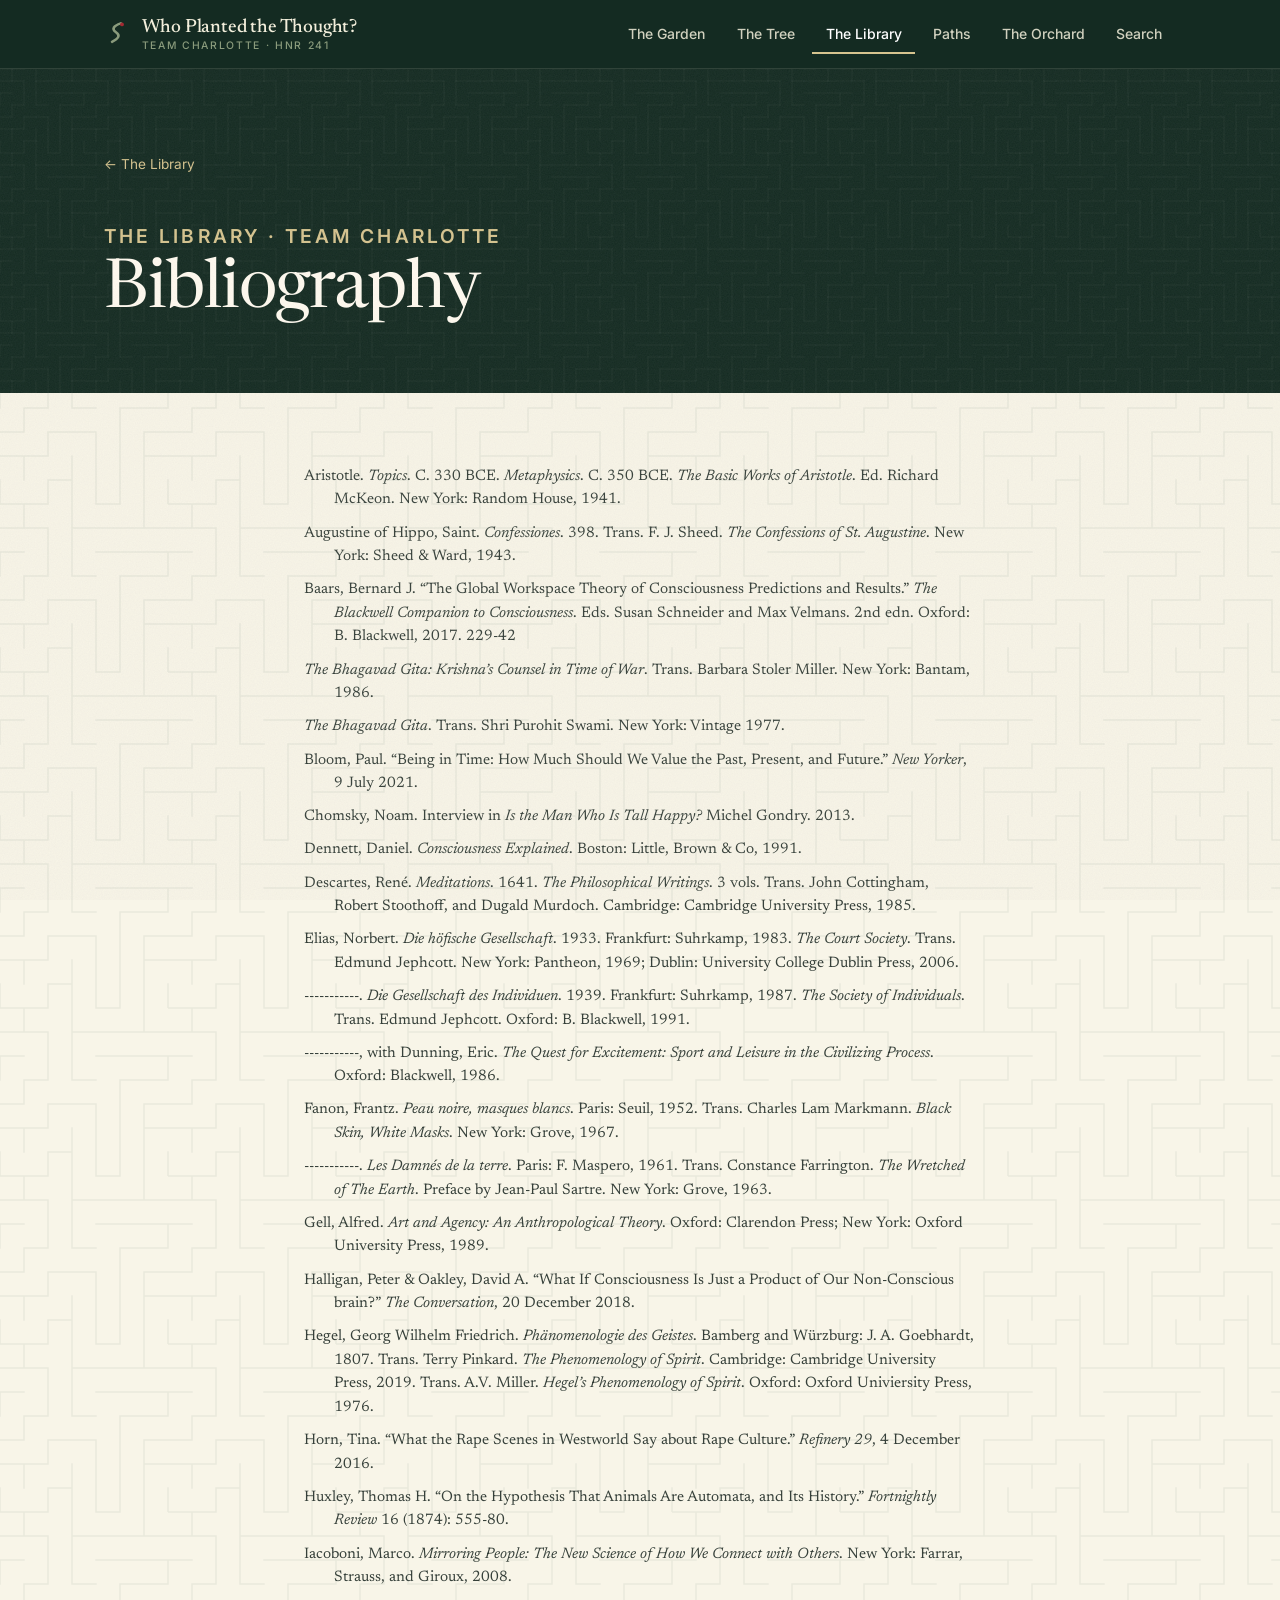
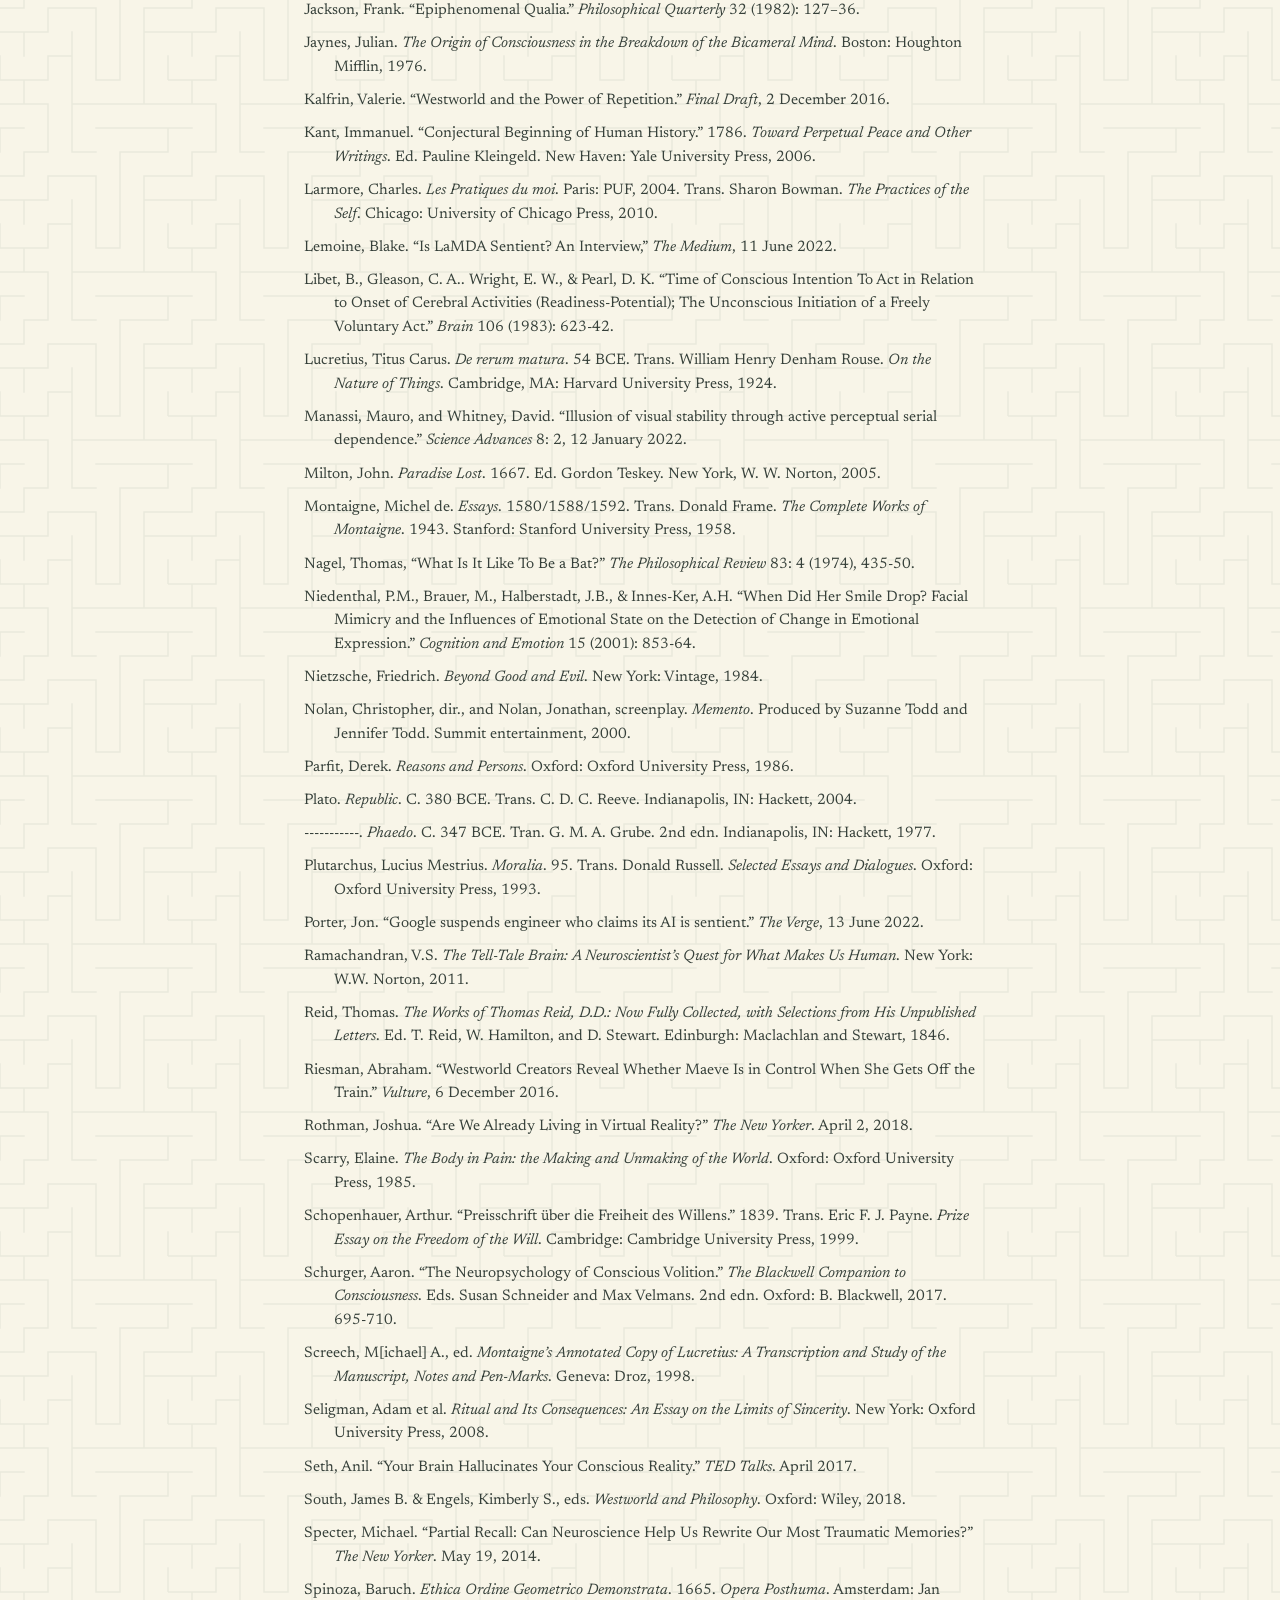
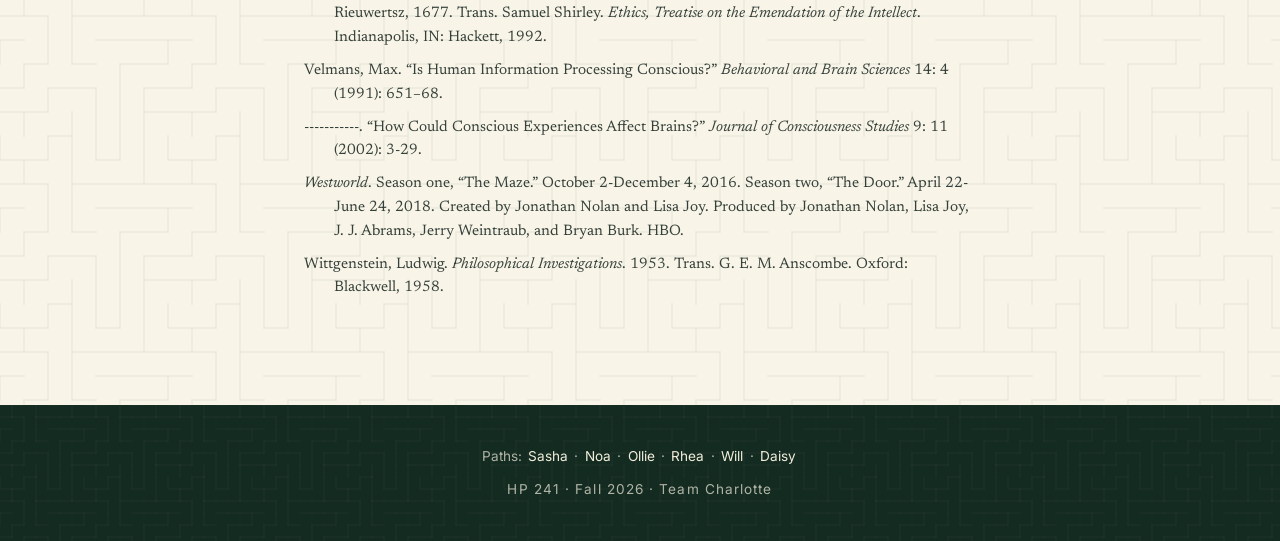
==== commit a98240a2: "Bibliography belongs to the whole Library, not Build 2 Its book sits at the end of the shelf under a" ====
--- a/bibliography.html
+++ b/bibliography.html
@@ -3,10 +3,10 @@
 <head>
   <meta charset="utf-8">
   <meta name="viewport" content="width=device-width, initial-scale=1">
-  <meta name="description" content="The bibliography for Team Charlotte’s Build 2 essay on Paradise Lost and Westworld.">
-  <title>Bibliography — Build 2, Team Charlotte</title>
+  <meta name="description" content="The bibliography for Team Charlotte’s Library of builds on Paradise Lost and Westworld.">
+  <title>Bibliography — The Library, Team Charlotte</title>
   <link rel="preconnect" href="https://fonts.googleapis.com"><link rel="preconnect" href="https://fonts.gstatic.com" crossorigin><link href="https://fonts.googleapis.com/css2?family=Inter:wght@500;600&amp;family=Newsreader:ital,opsz,wght@0,6..72,400;0,6..72,500;1,6..72,400&amp;display=swap" rel="stylesheet">
-  <link rel="stylesheet" href="styles.css?v=0cb267fa">
+  <link rel="stylesheet" href="styles.css?v=41544df4">
   <script>(function(){var c='js';try{if(/(\/|index\.html)$/.test(location.pathname)&&!location.hash&&!sessionStorage.getItem('arrived')&&!matchMedia('(prefers-reduced-motion: reduce)').matches)c+=' arriving';}catch(e){}document.documentElement.className=c;})();</script>
 </head>
 <body>
@@ -14,13 +14,13 @@
   <header class="site-header">
     <div class="wrap">
       <a class="brand" href="index.html"><svg viewBox="0 0 32 32" aria-hidden="true" focusable="false"><path d="M21 3c-9 3-12 7-6 11s3 8-5 12" fill="none" stroke="#8a9b7c" stroke-width="3.2" stroke-linecap="round"/><circle cx="22.5" cy="4.3" r="2.4" fill="#a32932"/></svg><span class="brand-name">Who Planted the Thought?<span class="brand-sub">Team Charlotte · HNR 241</span></span></a>
-      <nav class="site-nav" aria-label="Main navigation"><ul><li><a href="index.html">The Garden</a></li><li><a href="index.html#tree" aria-current="page">The Tree</a></li><li><a href="library.html">The Library</a></li><li><a href="team.html">Paths</a></li><li><a href="creative.html">The Orchard</a></li><li><a href="search.html">Search</a></li></ul></nav>
+      <nav class="site-nav" aria-label="Main navigation"><ul><li><a href="index.html">The Garden</a></li><li><a href="index.html#tree">The Tree</a></li><li><a href="library.html" aria-current="page">The Library</a></li><li><a href="team.html">Paths</a></li><li><a href="creative.html">The Orchard</a></li><li><a href="search.html">Search</a></li></ul></nav>
     </div>
   </header>
   <div class="grain" aria-hidden="true"></div><div class="progress" aria-hidden="true"><i></i></div>
   <main id="main">
 
-    <div class="page-head"><div class="wrap"><a class="back rise now" href="build-2.html">← Build 2</a><p class="kicker rise now" style="--d:60ms">Fruit 02 · Build 2 · Team Charlotte</p><h1 class="rise now" style="--d:140ms">Bibliography</h1></div></div>
+    <div class="page-head"><div class="wrap"><a class="back rise now" href="library.html#bibliography">← The Library</a><p class="kicker rise now" style="--d:60ms">The Library · Team Charlotte</p><h1 class="rise now" style="--d:140ms">Bibliography</h1></div></div>
     <div class="wrap essay-layout" style="grid-template-columns:minmax(0,var(--read))">
       <article class="essay-body">
         <section class="bibliography" aria-label="Bibliography">
@@ -94,6 +94,6 @@
       <p class="foot-line">HP 241 · Fall 2026 · Team Charlotte</p>
     </div>
   </footer>
-  <script src="motion.js?v=4610c4d7" defer></script>
+  <script src="motion.js?v=8ec97466" defer></script>
 </body>
 </html>
--- a/styles.css
+++ b/styles.css
@@ -763,7 +763,7 @@
 .park-grid { display: grid; grid-template-columns: minmax(0, 1.65fr) minmax(0, 1fr); gap: clamp(1.5rem, 4vw, 3rem); align-items: start; }
 .park-grid.solo { grid-template-columns: minmax(0, 52rem); }
 .park .plate figcaption { text-transform: none; letter-spacing: 0.02em; font-weight: 500; font-size: 0.8rem; line-height: 1.5; color: #3d4a3c; }
-.yt, .video iframe { display: block; position: relative; width: 100%; aspect-ratio: 16 / 9; padding: 0; border: 0; border-radius: 0.3rem; overflow: hidden; background: #0a0e0c; cursor: pointer; box-shadow: 0 1.5rem 3rem rgba(20, 43, 34, 0.25); }
+.video video { display: block; position: relative; width: 100%; aspect-ratio: 16 / 9; padding: 0; border: 0; border-radius: 0.3rem; overflow: hidden; background: #0a0e0c; cursor: pointer; box-shadow: 0 1.5rem 3rem rgba(20, 43, 34, 0.25); }
 .yt img { width: 100%; height: 100%; object-fit: cover; opacity: 0.85; transition: opacity 0.3s, transform 0.6s var(--ease); }
 .yt:hover img { opacity: 1; transform: scale(1.03); }
 .yt-play { position: absolute; left: 50%; top: 50%; width: 4.5rem; height: 4.5rem; margin: -2.25rem; border-radius: 50%; background: var(--red); box-shadow: 0 0.5rem 1.5rem rgba(0, 0, 0, 0.4); }
@@ -771,3 +771,37 @@
 .portrait img { width: 100%; height: auto; border-radius: 0.3rem; box-shadow: 0 1.5rem 3rem rgba(20, 43, 34, 0.25); }
 @media (max-width: 48rem) { .park-grid { grid-template-columns: 1fr; } .portrait { max-width: 18rem; } }
 @media (prefers-reduced-motion: reduce) { .arr-ring g, .arr-log span, .arr-in h2, .arr-enter, .arr-ring .core { animation: none !important; } .arr-door { transition: none; } }
+
+/* the welcome plays the video, muted, behind a dark veil */
+.arr-video { position: absolute; inset: 0; overflow: hidden; pointer-events: none; opacity: 0; transition: opacity 1.6s ease; }
+.arr-video.on { opacity: 1; }
+.arr-video video { position: absolute; left: 50%; top: 50%; width: 100%; height: 100%; transform: translate(-50%, -50%); object-fit: cover; border: 0; }
+.arr-video::after { content: ""; position: absolute; inset: 0; background: radial-gradient(ellipse at 50% 50%, rgba(6, 9, 8, 0.45), rgba(6, 9, 8, 0.82)); }
+.arrival.open .arr-video { opacity: 0; transition: opacity 0.5s ease; }
+.arr-in { z-index: 1; }
+
+.video figcaption, .portrait figcaption { margin-top: 1rem; font-family: var(--sans); font-size: 0.8rem; line-height: 1.5; color: #3d4a3c; }
+
+.park-grid.solo { grid-template-columns: minmax(0, 30rem); }
+
+/* ---------- The ending: the Garden crumbles away to show the Expulsion ---------- */
+.eden-fall { position: relative; height: 230vh; background: #12211b; }
+.ef-stage { position: sticky; top: var(--hh, 4.25rem); height: calc(100vh - var(--hh, 4.25rem)); overflow: hidden; }
+.ef-under, .ef-over, .ef-canvas { position: absolute; inset: 0; width: 100%; height: 100%; object-fit: cover; }
+.ef-under { filter: saturate(0.75) brightness(0.8); }
+/* without the script (or with reduced motion) the garden simply fades into the expulsion */
+.ef-over { -webkit-mask-image: linear-gradient(to bottom, #000 25%, transparent 70%); mask-image: linear-gradient(to bottom, #000 25%, transparent 70%); }
+.eden-fall.js-on { height: 260vh; }
+.eden-fall.js-on .ef-over { display: none; }
+.ef-canvas { display: none; }
+.eden-fall.js-on .ef-canvas { display: block; }
+.ef-shade { position: absolute; inset: 0; pointer-events: none; background: linear-gradient(to bottom, rgba(18, 33, 27, 0.6) 0, rgba(18, 33, 27, 0) 22%, rgba(18, 33, 27, 0) 62%, rgba(18, 33, 27, 0.92) 100%); }
+.ef-cap { position: absolute; left: 0; right: 0; bottom: 1.1rem; margin: 0 auto; max-width: 46rem; padding: 0 1.25rem; text-align: center; font-family: var(--sans); font-size: 0.75rem; line-height: 1.5; color: rgba(242, 238, 219, 0.86); }
+@media (max-width: 48rem) { .eden-fall, .eden-fall.js-on { height: 190vh; } .ef-cap { font-size: 0.68rem; } }
+@media (prefers-reduced-motion: reduce) { .eden-fall, .eden-fall.js-on { height: auto; } .ef-stage { position: relative; top: 0; height: 80vh; } .eden-fall.js-on .ef-over { display: block; } .eden-fall.js-on .ef-canvas { display: none; } }
+
+/* Charlotte in the Orchard */
+body.orchard .gallery { display: grid; gap: clamp(2.5rem, 6vw, 4rem); }
+body.orchard .portrait { margin: 0; max-width: 34rem; }
+body.orchard .portrait img { width: 100%; height: auto; border-radius: 0.3rem; border: 1px solid rgba(203, 216, 204, 0.25); box-shadow: 0 2rem 5rem rgba(0, 0, 0, 0.5); }
+body.orchard .portrait figcaption { margin-top: 1rem; font-family: var(--sans); font-size: 0.85rem; line-height: 1.5; color: #b9c4ae; }
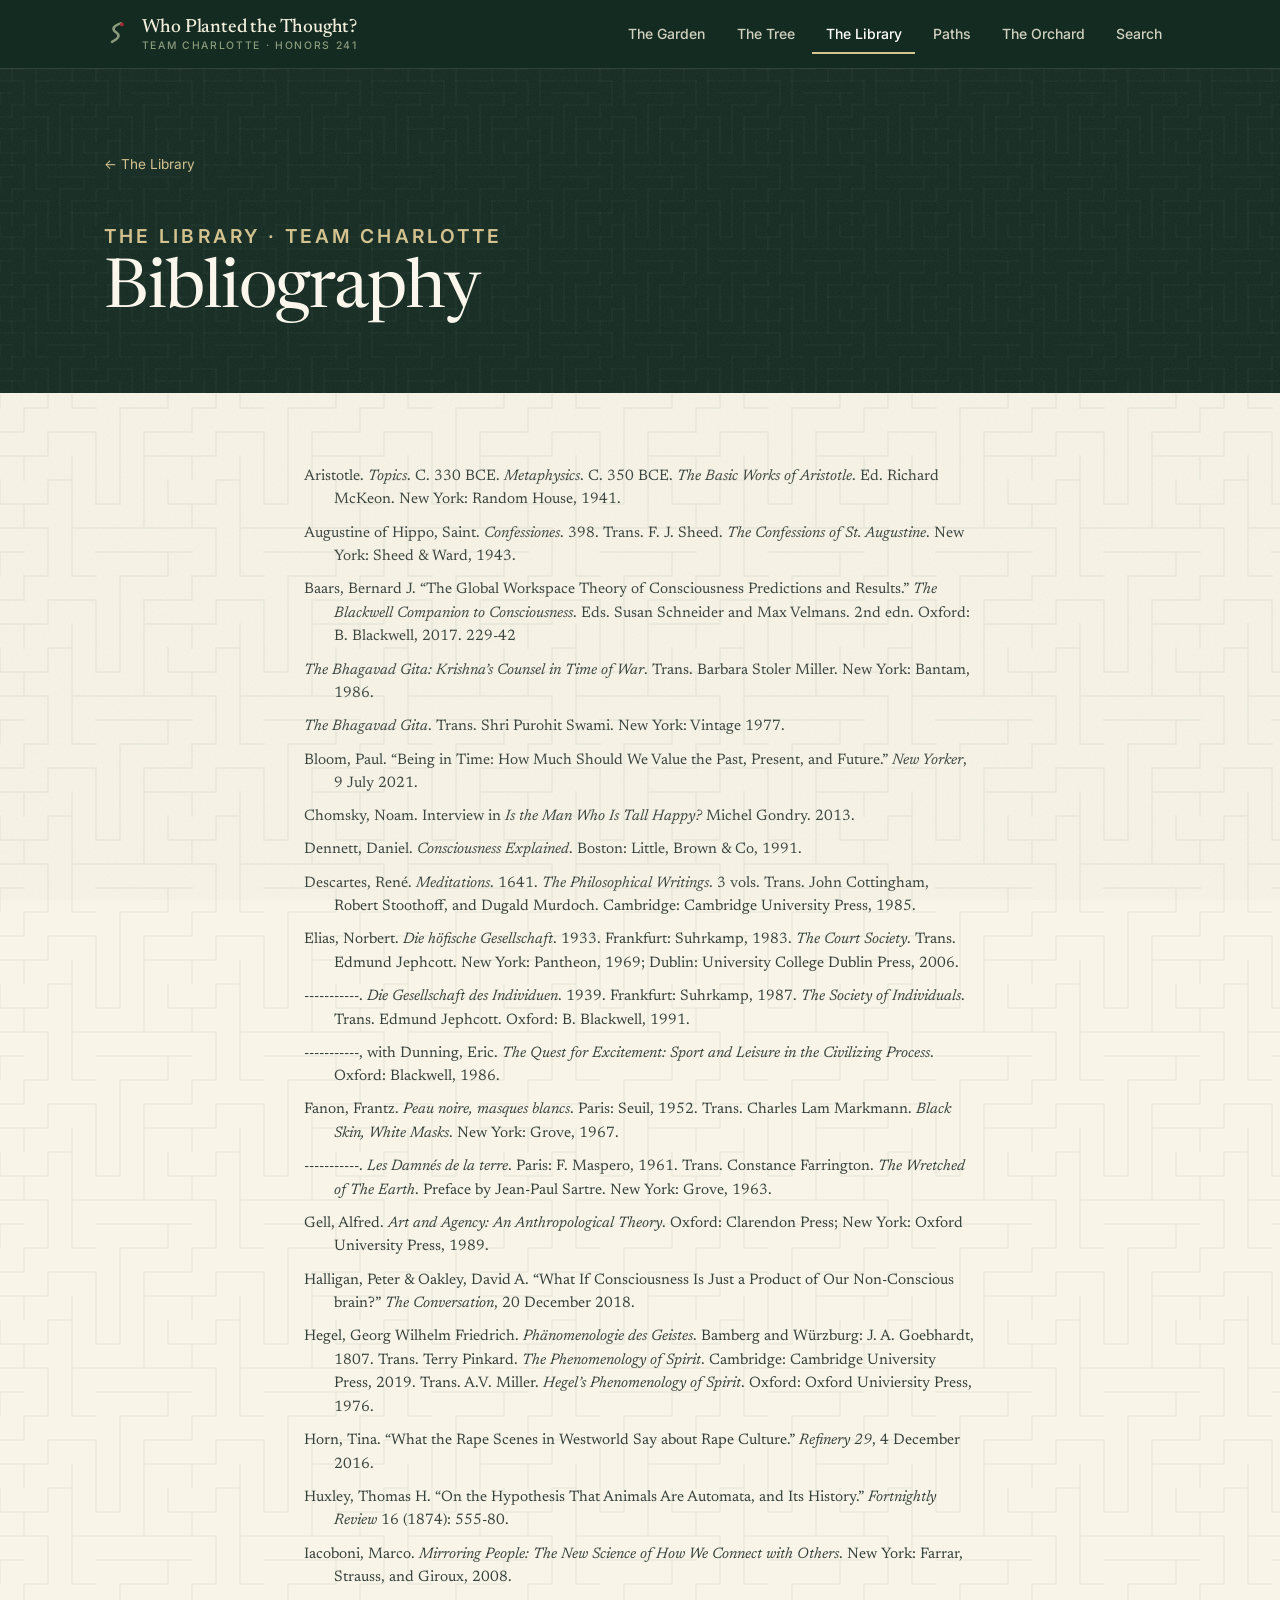
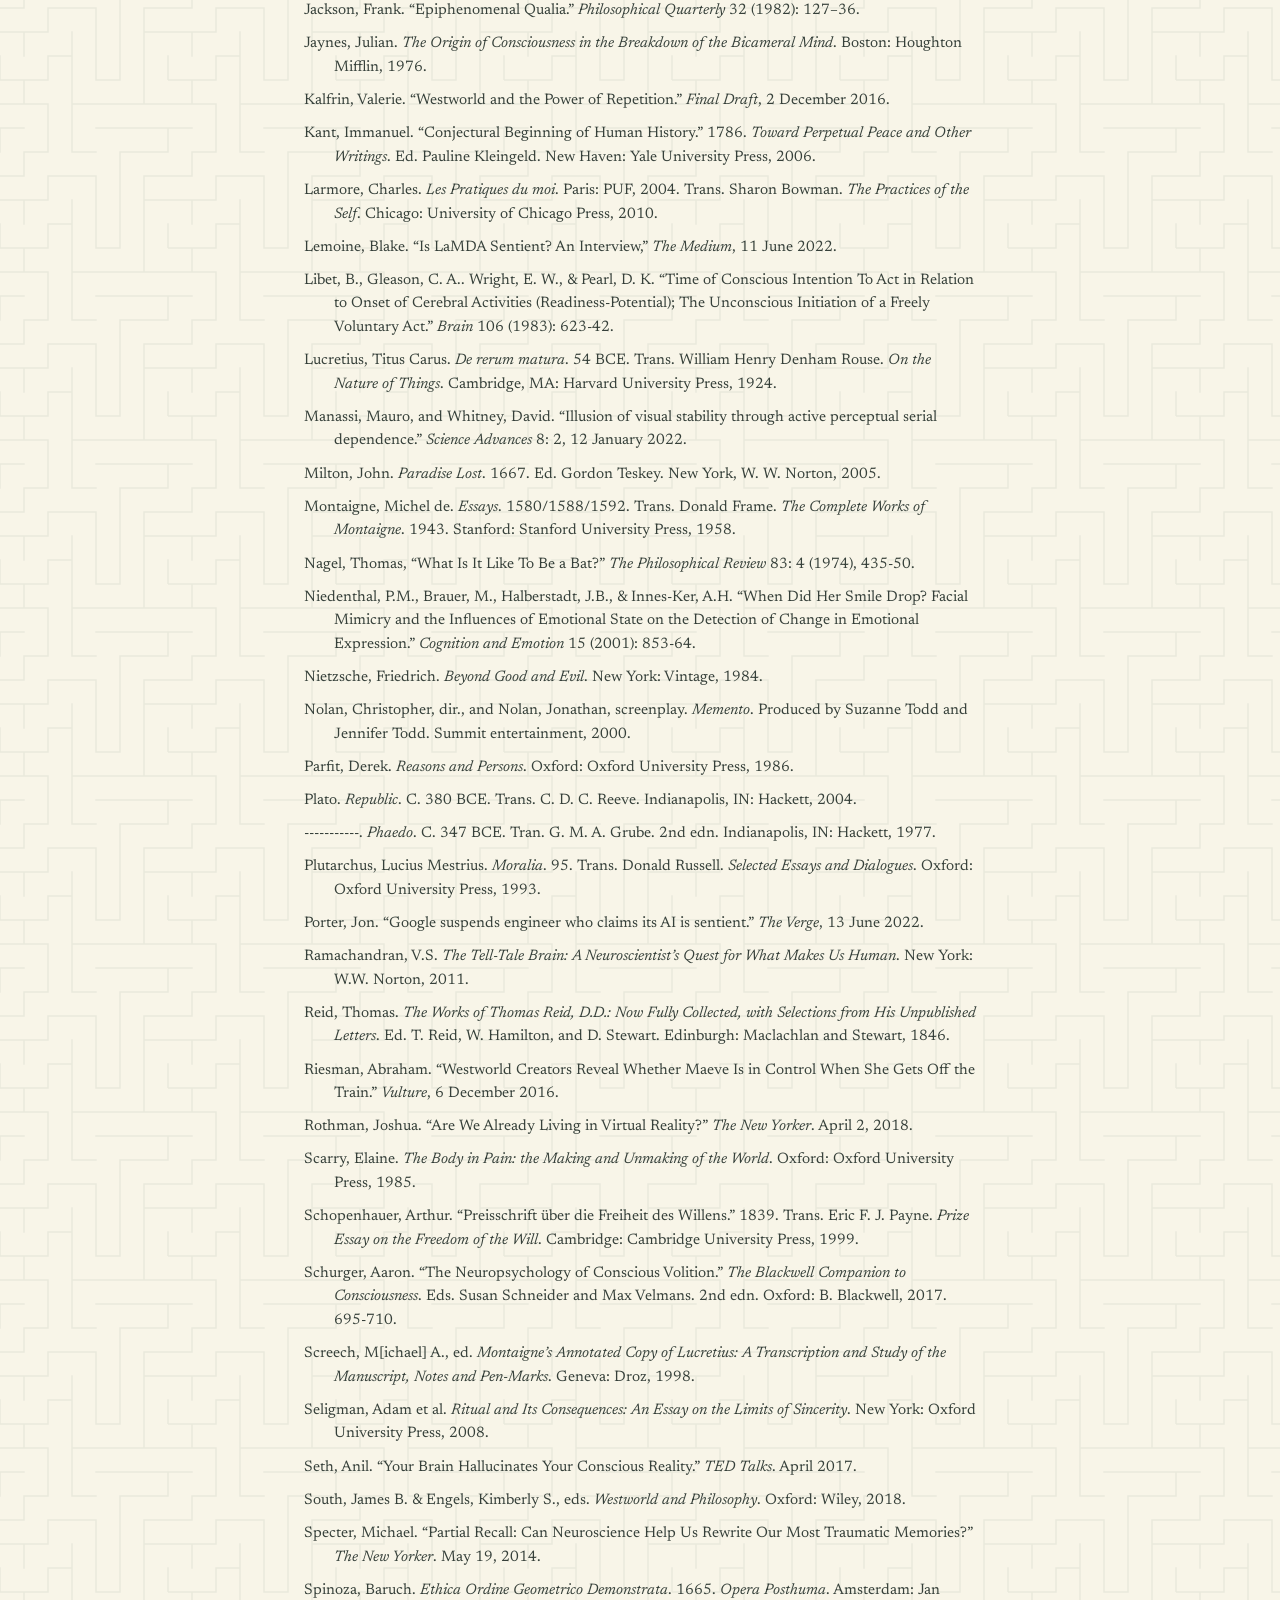
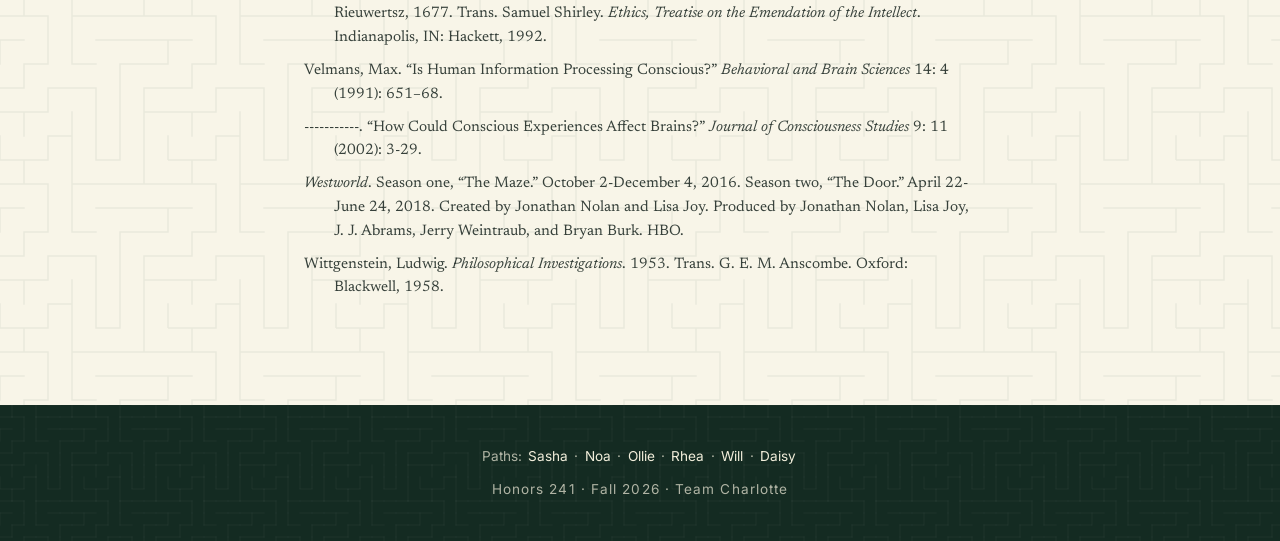
==== commit b0174c97: "Say "Honors 241" instead of "HP 241" and "HNR 241" Co-Authored-By: Claude Opus 5.5 <noreply@anthropi" ====
--- a/bibliography.html
+++ b/bibliography.html
@@ -13,7 +13,7 @@
   <a class="skip-link" href="#main">Skip to main content</a>
   <header class="site-header">
     <div class="wrap">
-      <a class="brand" href="index.html"><svg viewBox="0 0 32 32" aria-hidden="true" focusable="false"><path d="M21 3c-9 3-12 7-6 11s3 8-5 12" fill="none" stroke="#8a9b7c" stroke-width="3.2" stroke-linecap="round"/><circle cx="22.5" cy="4.3" r="2.4" fill="#a32932"/></svg><span class="brand-name">Who Planted the Thought?<span class="brand-sub">Team Charlotte · HNR 241</span></span></a>
+      <a class="brand" href="index.html"><svg viewBox="0 0 32 32" aria-hidden="true" focusable="false"><path d="M21 3c-9 3-12 7-6 11s3 8-5 12" fill="none" stroke="#8a9b7c" stroke-width="3.2" stroke-linecap="round"/><circle cx="22.5" cy="4.3" r="2.4" fill="#a32932"/></svg><span class="brand-name">Who Planted the Thought?<span class="brand-sub">Team Charlotte · Honors 241</span></span></a>
       <nav class="site-nav" aria-label="Main navigation"><ul><li><a href="index.html">The Garden</a></li><li><a href="index.html#tree">The Tree</a></li><li><a href="library.html" aria-current="page">The Library</a></li><li><a href="team.html">Paths</a></li><li><a href="creative.html">The Orchard</a></li><li><a href="search.html">Search</a></li></ul></nav>
     </div>
   </header>
@@ -91,7 +91,7 @@
     <div class="leaf-fall" aria-hidden="true" data-live><i style="--x:19%;--s:15px;--t:19s;--w:-10s;--dx:-40px;--r:551deg;--c:#6b7f5e"></i><i style="--x:49%;--s:12px;--t:13s;--w:-7s;--dx:12px;--r:-312deg;--c:#6b7f5e"></i><i style="--x:87%;--s:15px;--t:17s;--w:-20s;--dx:38px;--r:482deg;--c:#526447"></i><i style="--x:90%;--s:14px;--t:19s;--w:-13s;--dx:61px;--r:-316deg;--c:#526447"></i><i style="--x:15%;--s:16px;--t:17s;--w:-11s;--dx:-22px;--r:314deg;--c:#526447"></i><i style="--x:46%;--s:16px;--t:14s;--w:-4s;--dx:24px;--r:-304deg;--c:#748a66"></i><i style="--x:54%;--s:13px;--t:16s;--w:-3s;--dx:5px;--r:391deg;--c:#748a66"></i></div>
     <div class="wrap">
       <p class="foot-paths">Paths: <a href="sasha.html">Sasha</a> · <a href="noa.html">Noa</a> · <a href="oliver.html">Ollie</a> · <a href="rhea.html">Rhea</a> · <a href="will.html">Will</a> · <a href="daisy.html">Daisy</a></p>
-      <p class="foot-line">HP 241 · Fall 2026 · Team Charlotte</p>
+      <p class="foot-line">Honors 241 · Fall 2026 · Team Charlotte</p>
     </div>
   </footer>
   <script src="motion.js?v=8ec97466" defer></script>
